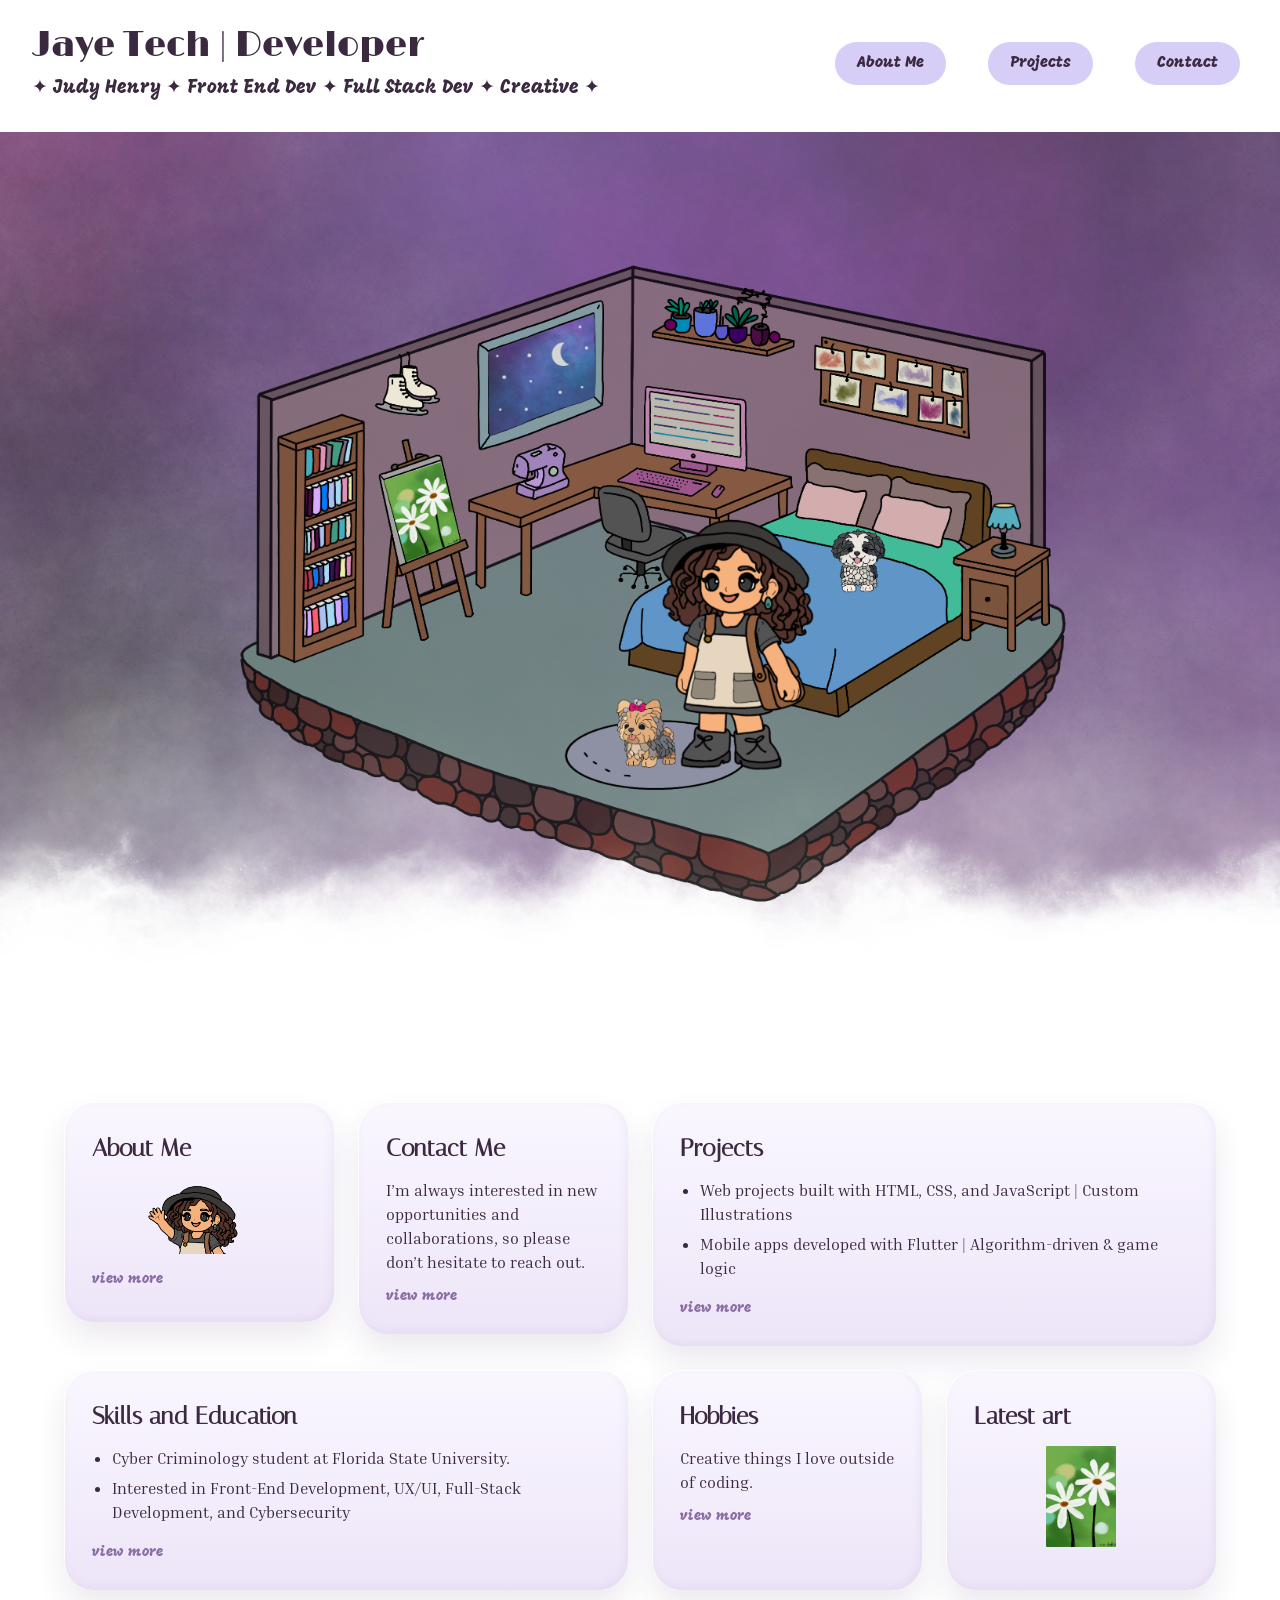
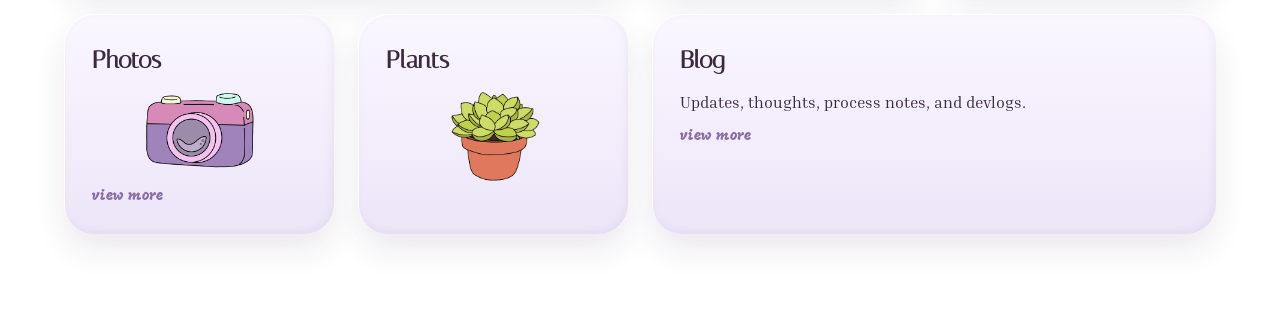
==== index.html @ 3fc35278 "Initial commit - jayetech.dev portfolio site" ====
<!DOCTYPE html>
<html lang="en">

<head>
    <!-- char encoding -->
    <meta charset="UTF-8">

    <!--scaling  - responsive-->
    <meta name="viewport" content="width=device-width, initial-scale=1.0">

    <!--title -->
    <title>Jaye's Website</title>

    <!-- image in browser = favicon ... see if you can fix or change -->
    <link rel="icon" type="image/png" href="assets/images/jaye1.png">

 

    <!-- google fonts-->
    <link rel="preconnect" href="https://fonts.googleapis.com">
    <link rel="preconnect" href="https://fonts.gstatic.com" crossorigin>
    <link href="https://fonts.googleapis.com/css2?family=Limelight&display=swap" rel="stylesheet">
    <link href="https://fonts.googleapis.com/css2?family=Cherry Bomb One&display=swap" rel="stylesheet">
    <link href="https://fonts.googleapis.com/css2?family=Mogra&display=swap" rel="stylesheet">
    
    <link href="https://fonts.googleapis.com/css2?family=Italiana&display=swap" rel="stylesheet">
    <link href="https://fonts.googleapis.com/css2?family=Inria Serif&display=swap" rel="stylesheet">

   <!-- css -->
    <link rel="stylesheet" href="css/styles.css">
    

</head>


<body>
<!--header bar at the top (nav bar)-->
    <header class="header">
        <div>
            <div class="title-name">Jaye Tech | Developer</div>
            <div class="title-sub">✦ Judy Henry ✦ Front End Dev ✦ Full Stack Dev ✦ Creative ✦</div>
        </div>

    <nav class="main-nav">

        <div class="header-links">
        <button class="nav-btn" data-modal="about">About Me</button>
        <button class="nav-btn" data-modal="projects">Projects</button>
        <a href="https://www.linkedin.com/in/judyhenry/" target="_blank" title="Linkedin">Contact</a>
        </div>
    </nav>
    </header>

<!--room section-->
    <section class="hero">
        <img src="assets/images/nebula-bg.png" alt="nebula background" class="nebula-bg">
        

    <div class="room">

        <img src="assets/images/room.png" alt="Illustrated room" class="room-layer base-room">

        <img src="assets/images/day-window.png" alt="" class="room-layer window-day hidden" id="windowDay">
        <img src="assets/images/night-window.png" alt="" class="room-layer window-night" id="windowNight">

        <img src="assets/images/lamp-off.png" alt="" class="lamp-off hidden" id="lampOff">
        <div class="room-layer dark-overlay hidden" id="darkOverlay"></div>

        <!-- tech / projects -->
        <button class="hitbox computer-hitbox" id="computerBtn">
            <span class="hover-pill">Projects</span>
        </button>

        <!-- art -->
        <button class="hitbox easel-hitbox" id="easelBtn">
            <span class="hover-pill">Latest Art</span>
        </button>

        <img src="assets/images/art-cover.png" alt="painting" class="room-layer painting-art">

        <button class="hitbox photo-hitbox" id="photoBtn">
            <span class="hover-pill">Photos</span>
        </button>

        <!-- about -->
        <button class="hitbox char-hitbox" id="boardBtn">
            <span class="hover-pill">About Me</span>
            <span class="char-bubble" id="charBubble"></span>
        </button>
        

        <!--hobbies-->
        
        <button class="hitbox skating-hitbox" id="skateBtn">
            <span class="hover-pill">Skating</span>
        </button>
        <button class="hitbox books-hitbox" id="booksBtn">
            <span class="hover-pill">Skills & Education</span>
        </button>
        <button class="hitbox sew-hitbox" id="sewBtn">
            <span class="hover-pill">Sewing</span>
        </button>

        <!-- lamp toggle -->
        <button class="hitbox lamp-hitbox" id="lampBtn" aria-label="Toggle lamp"></button>

        <!-- window toggle -->
        <button class="hitbox window-hitbox" id="windowBtn" aria-label="Toggle window"></button>

        <!-- easter eggs -->
        <button class="hitbox tori-hitbox easter-egg" id="toriBtn" aria-label="woof">
            <span class="dog-bubble" id="toriBubble"></span>
        </button>

        <button class="hitbox mimi-hitbox easter-egg" id="mimiBtn" aria-label="woof, im mimi">
            <span class="dog-bubble" id="mimiBubble"></span>
        </button>
        <button class="hitbox plant-hitbox easter-egg" id="plantBtn" aria-label="plantssss"></button>
        

    </div>




    </section>

    <!--body cards-->
    <section class="cards-section" id="explore">
    <div class="cards-grid">

        <article class="info-card card-tall tile-button" data-modal="about">
            <div class="card-inner">
                <h2>About Me</h2>
                <p>
                    <img src="assets/images/jaye.png" class="about-photo">
                    <span class="tile-hint">view more</span>
                </p>
            </div>
        </article>

        <article class="info-card card-small tile-button" data-modal="contact">
            <div class="card-inner">
                <h2>Contact Me</h2>
                <p>I’m always interested in new opportunities and collaborations, so please don’t hesitate to reach out.</p>
                <span class="tile-hint">view more</span>
                
            </div>
        </article>

        

        <article class="info-card card-feature tile-button" data-modal="projects">
            <div class="card-inner">
                <h2>Projects</h2>
                <ul>
                    <li>Web projects built with HTML, CSS, and JavaScript | Custom Illustrations</li>
                    <li>Mobile apps developed with Flutter | Algorithm-driven & game logic</li>
                    
                </ul>

                <span class="tile-hint">view more</span>
            </div>
        </article>

        <article class="info-card card-feature tile-button" data-modal="skills">
            <div class="card-inner">
                <h2>Skills and Education</h2>
                <ul>
                <li>Cyber Criminology student at Florida State University. </li>  
                <li>Interested in Front-End Development, UX/UI, Full-Stack Development, and Cybersecurity</li>
                </ul>
                <span class="tile-hint">view more</span>
            </div>
        </article>

        <article class="info-card card-small tile-button" data-modal="hobbies">
            <div class="card-inner">
                <h2>Hobbies</h2>
                <p>Creative things I love outside of coding.</p>
                <span class="tile-hint">view more</span>
            </div>
        </article>

        <article class="info-card card-small tile-button" data-modal="art">
            <div class="card-inner">
                <h2>Latest art</h2>
                <p>
                    <img src="assets/images/photos/art1.png" class="latest-photo">
                </p>
            </div>
        </article>

        <article class="info-card card-small tile-button" data-modal="photos">
            <div class="card-inner">
                <h2>Photos</h2>
                <img src="assets/images/art-cam.png" class="photo-photo">
                <span class="tile-hint">view more</span>
            </div>
        </article>

        <article class="info-card card-small tile-button" data-modal="plants">
            <div class="card-inner">
                <h2>Plants</h2>
                <!--<p>My green little corner</p>-->
                <img src="assets/images/art-plant.png" class="plant-photo">
                <!--<span class="tile-hint">view more</span>-->
            </div>
        </article>

        

        <article class="info-card card-feature tile-button" data-modal="blog">
            <div class="card-inner">
                <h2>Blog</h2>
                <p>Updates, thoughts, process notes, and devlogs.</p>
                <span class="tile-hint">view more</span>
            </div>
        </article>
        

    </div>
</section>


<div class="modal-overlay hidden" id="mainModal">
    <div class="modal-box">
        <button class="modal-close" id="closeModalBtn" aria-label="Close popup">×</button>

        <h2 id="modalTitle"></h2>
        <div id="modalContent"></div>
    </div>
</div>






<script>
const windowBtn = document.getElementById("windowBtn");
const windowDay = document.getElementById("windowDay");
const windowNight = document.getElementById("windowNight");

windowBtn.addEventListener("click", () => {
    windowDay.classList.toggle("hidden");
    windowNight.classList.toggle("hidden");
});

const lampBtn = document.getElementById("lampBtn");
const lampOff = document.getElementById("lampOff");
const darkOverlay = document.getElementById("darkOverlay");
const charBubble = document.getElementById("charBubble");

let lightIndex = 0;
lampBtn.addEventListener("click", () => {

    lampOff.classList.toggle("hidden");
    darkOverlay.classList.toggle("hidden");

    if (!darkOverlay.classList.contains("hidden"))
    {
        charBubble.textContent = lightMessages[lightIndex];
        charBubble.classList.add("show");

        clearTimeout(charBubble.hideTimer);

        charBubble.hideTimer = setTimeout(() => {
            charBubble.classList.remove("show");
        }, 2000);

        lightIndex = (lightIndex + 1) % lightMessages.length;
    }

});

const toriBtn = document.getElementById("toriBtn");
const mimiBtn = document.getElementById("mimiBtn");
const toriBubble = document.getElementById("toriBubble");
const mimiBubble = document.getElementById("mimiBubble");

const toriMessages = [
    "woof! i'm tori ✦",
    "hi friend! ♡",
    "i just turned one",
    "professional sock thief",
    "zoomies incoming",
    "grrrrrr",
    "im the princess of this house",




];

const mimiMessages = [
    "woof! i'm mimi ✦",
    "hello there ♡",
    "im the oldest",
    "grrrrrrr",
    "im 3 years old",
    "dont tell tori, but i'm the favorite",
    "i am a couch potato",
    "i've been rescued for a year now",




];

let toriIndex = 0;
let mimiIndex = 0;

function showBubble(bubble, messages, index)
{
    bubble.textContent = messages[index];
    bubble.classList.add("show");

    clearTimeout(bubble.hideTimer);

    bubble.hideTimer = setTimeout(() => {
        bubble.classList.remove("show");
    }, 1800);
}

toriBtn.addEventListener("click", () => {
    showBubble(toriBubble, toriMessages, toriIndex);
    toriIndex = (toriIndex + 1) % toriMessages.length;
});

mimiBtn.addEventListener("click", () => {
    showBubble(mimiBubble, mimiMessages, mimiIndex);
    mimiIndex = (mimiIndex + 1) % mimiMessages.length;
});


const lightMessages = [
"who turned off the lights?",
"hey! i was working!",
"it's dark in here…",
];




const expandableCards = document.querySelectorAll(".is-expandable");

expandableCards.forEach((card) =>
{
    const toggle = card.querySelector(".card-toggle");

    if (toggle)
    {
        toggle.addEventListener("click", () =>
        {
            card.classList.toggle("expanded");

            const isExpanded = card.classList.contains("expanded");
            toggle.setAttribute("aria-expanded", isExpanded ? "true" : "false");
        });
    }
});

</script>

<script src="js/script.js"></script>

</body>

</html>
---- css/styles.css ----
html
{
    scroll-behavior: smooth;
}

body
{
    margin: 0;
    background: rgb(255, 255, 255);
    

}

.header
{
    position: relative;
    display: flex;
    justify-content: space-between;
    align-items: flex-start;
    flex-wrap: wrap;
    gap: 16px;
    padding: 24px 32px;
    background: rgba(255, 255, 255, 0.885);
    backdrop-filter: blur(8px);
    z-index: 100;
    /*background: rgb(145, 100, 142);*/
    
    

  
}


.title-name
{
    font-size: 2.2rem;
    font-family: 'Limelight', serif;
    Color: rgb(59, 41, 64);
    
    
    
}

.title-sub
{
    font-size: 1.2rem;
    font-family: 'Mogra', serif;
    Color: rgb(59,41,64);
    padding: 8px 0px;
    
    
    
    
}

.header-links
{
    display: flex;
    flex-direction: row;
    gap: 42px;
    padding: 18px 8px;
    font-family: 'Mogra', serif;
    
}

.main-nav a
{
    text-decoration: none;
    color: rgb(59,41,64);
    font-family: "Mogra", serif;
    background: rgb(215, 206, 248);
    padding: 12px 22px;
    border-radius: 999px;
    transition: all 0.2s ease;
}

.main-nav a:hover
{
    background: rgb(191, 132, 187);
    transform: translateY(-2px);
    box-shadow: 0 0 8px rgba(74, 51, 72, 0.4);
}

.main-nav a:active
{
    transform: translateY(1px);
}

.hero
{
    position: relative;
    min-height: 100vh;
    display: flex;
    justify-content: center;
    align-items: center;
    overflow: hidden;
}

.nebula-bg
{
    position: absolute;
    top: 0;
    left: 50%;
    transform: translateX(-50%);
    height: fit-content;
    max-width: none;
    z-index: 1;
}

.room
{
    position: relative;
    z-index: 4;
    width: min(1400px, 90vw);
}




.room-layer
{
    position: absolute;
    top: 0;
    left: 0;
    width: 100%;
    display: block;
    pointer-events: none;
}

.base-room
{
    position: relative;
    z-index: 1;
    width: 100%;
    display: block;
}

.window-day,
.window-night
{
    position: absolute;
    left: 7.8%;
    top: 6%;
    width: 84.0%;
    height: 87.9%;
    z-index: 3;
    pointer-events: none;
    transform: rotate(-.3deg);
}
.lamp-off
{
    position: absolute;
    left: 3.5%;
    top: 5.8%;
    width: 88%;
    height: 88%;
    z-index: 4;
    pointer-events: none;
    /*border: 2px solid red;*/
    /*background: rgba(255, 0, 0, 0.15);*/
}
.dark-overlay
{
    position: absolute;
    inset: 0;
    background: rgba(22, 15, 45, 0.35);
    z-index: 3;
    pointer-events: none;
}



.window-day,
.window-night,
.lamp-off,
.dark-overlay
{
    transition: opacity 0.3s ease;
}
.painting-art
{
    position: absolute;
    left: 7.8%;
    top: 6.7%;
    width: 84.2%;
    height: 86%;
    z-index: 2;
    pointer-events: none;
}


/*BOXESSSSSS*/
.hitbox
{
    position: absolute;
    z-index: 5;
    background: rgba(113, 28, 28, 0);
    border: 2px solid rgba(255, 254, 254, 0);
    padding: 0;
    cursor: pointer;
}

.computer-hitbox
{
    left: 48%;
    top: 24%;
    width: 12%;
    height: 14%;
}

.easel-hitbox
{
    left: 28%;
    top: 32%;
    width: 8%;
    height: 24%;
}
.photo-hitbox
{
    left: 64%;
    top: 18%;
    width: 16%;
    height: 12%;
    transform: rotate(12deg);
}

.char-hitbox
{
    left: 52.8%;
    top: 41%;
    width: 12%;
    height: 34%;
}
.skating-hitbox
{
    left: 27%;
    top: 20%;
    width: 6%;
    height: 8%;
}
.books-hitbox
{
    left: 18%;
    top: 28%;
    width: 8%;
    height: 32%;
}
.sew-hitbox
{
    left: 38%;
    top: 31%;
    width: 6%;
    height: 8%;
}

.lamp-hitbox
{
    left: 79.6%;
    top: 39%;
    width: 4%;
    height: 9%;
}

.window-hitbox
{
    left: 35%;
    top: 16%;
    width: 13%;
    height: 12%;
    transform: rotate(-16deg);
    
}

.tori-hitbox
{
    left: 47%;
    top: 65%;
    width: 5%;
    height: 10%;
}
.mimi-hitbox
{
    left: 66%;
    top: 42%;
    width: 6%;
    height: 10%;
}

.plant-hitbox
{
    left: 50%;
    top: 10%;
    width: 14%;
    height: 10%;
}






/*pill shape - hover*/
.hover-pill
{
    position: absolute;
    left: 50%;
    top: -18px;
    transform: translateX(-50%) translateY(6px);
    opacity: 0;

    background: rgb(232, 218, 248);
    color: rgb(59, 41, 64);
    border-radius: 999px;
    padding: 10px 18px;
    font-family: "Mogra", serif;
    font-size: 1rem;
    white-space: nowrap;

    box-shadow: 0 6px 16px rgba(67, 17, 129, 0.18);
    transition: opacity 0.2s ease, transform 0.2s ease;
    pointer-events: none;
}

.hitbox:hover .hover-pill,
.hitbox:focus-visible .hover-pill
{
    opacity: 1;
    transform: translateX(-50%) translateY(0);
}


/*photos*/
.photo-slider
{
    display: flex;
    flex-direction: column;
    gap: 16px;
    margin-top: 16px;
}

.photo-slider img
{
    width: 50%;
    max-width: 400px;
    height: auto;
    border-radius: 18px;
    display: block;
    margin: 0 auto;
}

/*art slider*/
.art-slider
{
    display: flex;
    flex-direction: column;
    gap: 16px;
    margin-top: 16px;
}

.art-slider img
{
    width: 50%;
    max-width: 400px;
    height: auto;
    border-radius: 18px;
    display: block;
    margin: 0 auto;
}

/* speech bubbles*/
.dog-bubble
{
    position: absolute;
    left: 50%;
    bottom: 110%;
    transform: translateX(-50%) translateY(8px);
    opacity: 0;

    background: rgb(255, 245, 252);
    color: rgb(59, 41, 64);
    border-radius: 18px;
    padding: 10px 14px;
    font-family: "Mogra", serif;
    font-size: 0.95rem;
    white-space: nowrap;

    box-shadow: 0 6px 16px rgba(67, 17, 129, 0.18);
    transition: opacity 0.25s ease, transform 0.25s ease;
    pointer-events: none;
}

/* tiny bubble tail */
.dog-bubble::after
{
    content: "";
    position: absolute;
    left: 50%;
    top: 100%;
    transform: translateX(-50%);
    width: 0;
    height: 0;
    border-left: 8px solid transparent;
    border-right: 8px solid transparent;
    border-top: 10px solid rgb(255, 245, 252);
}

.dog-bubble.show
{
    opacity: 1;
    transform: translateX(-50%) translateY(0);
}

.char-bubble
{
    position: absolute;
    left: 50%;
    bottom: 110%;
    transform: translateX(-50%) translateY(8px);
    opacity: 0;

    background: rgb(255, 245, 252);
    color: rgb(59, 41, 64);
    border-radius: 18px;
    padding: 10px 16px;

    font-family: "Mogra", serif;
    font-size: 0.95rem;
    white-space: nowrap;

    box-shadow: 0 6px 16px rgba(67, 17, 129, 0.18);

    transition: opacity 0.25s ease, transform 0.25s ease;
    pointer-events: none;
}

.char-bubble.show
{
    opacity: 1;
    transform: translateX(-50%) translateY(0);
}

.char-bubble::after
{
    content: "";
    position: absolute;
    left: 50%;
    top: 100%;
    transform: translateX(-50%);
    border-left: 8px solid transparent;
    border-right: 8px solid transparent;
    border-top: 10px solid rgb(255, 245, 252);
}


/*body card styling*/
.cards-section
{
    background: white;
    padding: 70px 5vw 100px;
}

.cards-grid
{
    display: grid;
    grid-template-columns: repeat(12, 1fr);
    gap: 24px;
    align-items: start;
}

.info-card
{
    position: relative;
    border-radius: 30px;
    background: linear-gradient(180deg, rgb(250, 247, 255), rgb(237, 229, 248));
    box-shadow:
        0 16px 30px rgba(72, 43, 92, 0.10),
        inset 1px 1px 0 rgba(255, 255, 255, 0.9),
        inset -2px -2px 8px rgba(120, 87, 149, 0.08);
    overflow: hidden;
    transition: transform 0.25s ease, box-shadow 0.25s ease;
}

.info-card:hover
{
    transform: translateY(-4px);
    box-shadow:
        0 20px 36px rgba(72, 43, 92, 0.15),
        inset 1px 1px 0 rgba(255, 255, 255, 0.95),
        inset -2px -2px 10px rgba(120, 87, 149, 0.10);
}

.card-inner
{
    padding: 28px;
}

.info-card h2,
.info-card h3
{
    margin: 0 0 12px;
    font-family: "Italiana", serif;
    color: rgb(59, 41, 64);
    line-height: 1.5;
    
}

.info-card p,
.info-card a,
.info-card li,
.info-card ul
{
    font-family: "Inria Serif", serif;
    color: rgb(59, 41, 64);
    line-height: 1.5;
}

.info-card p,
.info-card a
{
    margin: 0;
    text-decoration: none;
}

.info-card ul
{
    margin: 0;
    padding-left: 20px;
}

.info-card li
{
    margin-bottom: 6px;
}

.card-small
{
    grid-column: span 3;
    min-height: 220px;

}

.card-wide
{
    grid-column: span 6;
    min-height: 220px;
}

.card-tall
{
    grid-column: span 3;
    min-height: 220px;
}

.card-feature
{
    grid-column: span 6;
    min-height: 220px;
}


/*expanding*/
.card-toggle
{
    all: unset;
    display: block;
    width: 100%;
    height: 100%;
    cursor: pointer;
}

.card-expand
{
    max-height: 0;
    overflow: hidden;
    transition: max-height 0.35s ease;
    border-top: 1px solid rgba(120, 87, 149, 0.15);
}

.card-expand-inner
{
    padding: 24px 28px 28px;
}

.info-card.expanded .card-expand
{
    max-height: 500px;
}



@media (max-width: 900px)
{
    .card-small,
    .card-wide,
    .card-tall,
    .card-feature
    {
        grid-column: span 12;
        min-height: auto;
    }
}




.modal-overlay
{
    position: fixed;
    inset: 0;
    background: rgba(20, 15, 35, 0.45);
    display: flex;
    justify-content: center;
    align-items: center;
    z-index: 2000;
    transition: opacity 0.25s ease;
}

.modal-box
{
    position: relative;
    width: min(820px, 88vw);
    max-height: 80vh;
    overflow-y: auto;
    background: white;
    border-radius: 28px;
    padding: 32px;
    box-shadow: 0 20px 50px rgba(0,0,0,0.18);
}

.modal-close
{
    position: absolute;
    top: 16px;
    right: 16px;
    width: 42px;
    height: 42px;
    border: none;
    border-radius: 50%;
    background: rgb(232, 218, 248);
    color: rgb(59, 41, 64);
    font-size: 1.5rem;
    cursor: pointer;
}

.modal-box h2
{
    margin: 0 0 16px;
    font-family: "Italiana", serif;
    color: rgb(59, 41, 64);
}

.modal-box p,
.modal-box li,
.modal-box a
{
    font-family: "Inria Serif", serif;
    color: rgb(59, 41, 64);
    line-height: 1.6;
}

.modal-box ul
{
    margin: 0 0 16px 20px;
}

.tile-button
{
    cursor: pointer;
}

.hidden
{
    opacity: 0;
    pointer-events: none;
}

.nav-btn
{
    text-decoration: none;
    color: rgb(59,41,64);
    font-family: "Mogra", serif;
    background: rgb(215, 206, 248);
    padding: 12px 22px;
    border-radius: 999px;
    transition: all 0.2s ease;
    border: none;
    cursor: pointer;
    font-size: 1rem;
}

.nav-btn:hover
{
    background: rgb(191, 132, 187);
    transform: translateY(-2px);
    box-shadow: 0 0 8px rgba(74, 51, 72, 0.4);
}

.nav-btn:active
{
    transform: translateY(1px);
}


.about-photo
{
    width: 80%;
    max-width: 420px;
    height: auto;
    border-radius: 1px;
    display: block;
    margin: 1px auto;
}

.latest-photo
{
    width: 100%;
    max-width: 70px;
    height: auto;
    border-radius: 1px;
    display: block;
    margin: 1px auto;
}
.photo-photo
{
    width: 100%;
    max-width: 120px;
    height: auto;
    border-radius: 1px;
    display: block;
    margin: 1px auto;
}
.plant-photo
{
    width: 100%;
    max-width: 100px;
    height: auto;
    border-radius: 1px;
    display: block;
    margin: 1px auto;
}

.skills-layout
{
display: grid;
grid-template-columns: 1fr 1fr;
gap: 40px;
margin-top: 10px;
}

.skills-columns
{
column-count: 2;
column-gap: 30px;
margin-top: 4px;
}

.skills-block
{
break-inside: avoid;
-webkit-column-break-inside: avoid;
margin-bottom: 22px;
}

.skill-tags
{
display: flex;
flex-wrap: wrap;
gap: 4px;
padding: 0;
}

.skill-tags li
{
list-style: none;
background: rgb(232,218,248);
padding: 6px 12px;
border-radius: 999px;
font-size: 0.9rem;
}






.tile-button:hover
{
    box-shadow:
        0 22px 38px rgba(72, 43, 92, 0.16),
        inset 1px 1px 0 rgba(255, 255, 255, 0.95),
        inset -2px -2px 10px rgba(120, 87, 149, 0.10);
}

.tile-button:active
{
    transform: scale(0.99);
}




.tile-button
{
    cursor: pointer;
}

.tile-button .card-inner
{
    position: relative;
}


.tile-hint
{
    display: inline-block;
    margin-top: 14px;
    font-family: "Mogra", serif;
    font-size: 0.9rem;
    color: rgb(120, 87, 149);
    opacity: 0.85;
}


.plant-scene
{
    position: relative;
    width: 100%;
    max-width: 420px;
    margin: 20px auto 0;
    min-height: 360px;
}

.plant-img
{
    position: absolute;
    left: 50%;
    bottom: 40px;
    transform: translateX(-50%);
    width: 220px;
    height: auto;
    transition: opacity 0.6s ease, transform 0.6s ease;
}

.plant-small
{
    z-index: 2;
    opacity: 1;
}

.plant-grown
{
    z-index: 2;
    opacity: 1;
}

.hidden-plant
{
    opacity: 0;
    transform: translateX(-50%) scale(0.92);
    pointer-events: none;
}

.water-can
{
    position: absolute;
    right: -5px;
    top: 1px;
    width: 220px;
    height: auto;
    opacity: 0;
    transform: translateY(-30px) rotate(-12deg);
    transition: transform 0.8s ease, opacity 0.4s ease;
    pointer-events: none;
    z-index: 3;
}

.water-can.show
{
    opacity: 1;
}

.water-can.pour
{
    transform: translate(-82px, 20px) rotate(-35deg);
}

.plant-water-btn
{
    position: absolute;
    left: 50%;
    bottom: 0;
    transform: translateX(-50%);
    border: none;
    border-radius: 999px;
    padding: 10px 18px;
    background: rgb(232,218,248);
    color: rgb(59,41,64);
    font-family: "Mogra", serif;
    cursor: pointer;
}


/*fade in for the tiles*/
.info-card
{
    position: relative;
    border-radius: 30px;
    background: linear-gradient(180deg, rgb(250, 247, 255), rgb(237, 229, 248));
    box-shadow:
        0 16px 30px rgba(72, 43, 92, 0.10),
        inset 1px 1px 0 rgba(255, 255, 255, 0.9),
        inset -2px -2px 8px rgba(120, 87, 149, 0.08);
    overflow: hidden;
    transition: transform 0.25s ease, box-shadow 0.25s ease;
    animation: cardFloat 4.2s ease-in-out infinite;
}

@keyframes cardFloat
{
    0% { transform: translateY(0px); }
    50% { transform: translateY(-5px); }
    100% { transform: translateY(0px); }
}

.info-card:nth-child(1) { animation-delay: 0s; }
.info-card:nth-child(2) { animation-delay: 0.4s; }
.info-card:nth-child(3) { animation-delay: 0.8s; }
.info-card:nth-child(4) { animation-delay: 0s; }
.info-card:nth-child(5) { animation-delay: 0.4s; }
.info-card:nth-child(6) { animation-delay: 0.8s; }
.info-card:nth-child(7) { animation-delay: 0s; }
.info-card:nth-child(8) { animation-delay: 0.4s; }
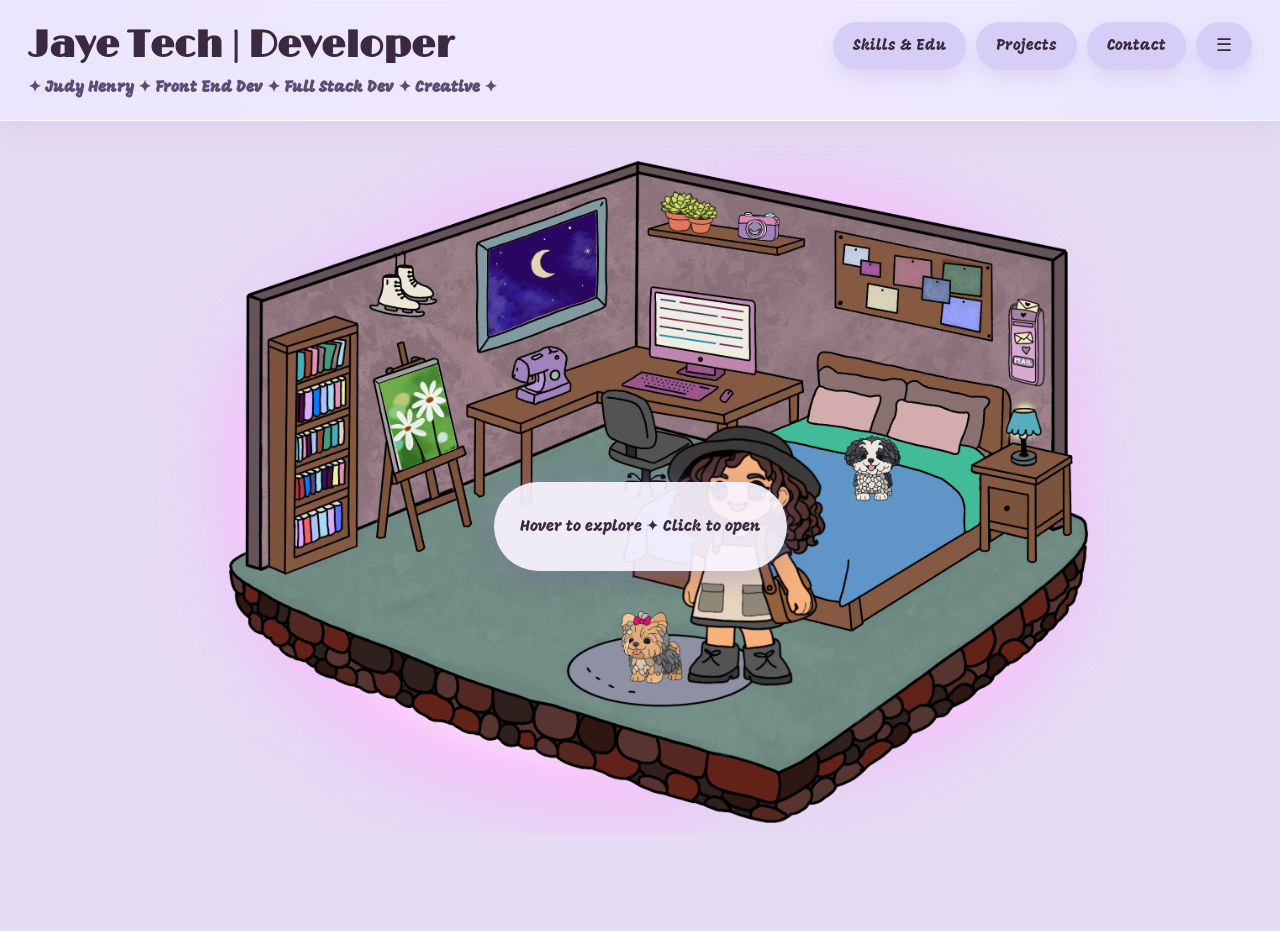
==== commit e332acee: "Restructure portfolio site, add light/dark mode, and improve layout" ====
--- a/index.html
+++ b/index.html
@@ -1,370 +1,656 @@
 <!DOCTYPE html>
 <html lang="en">
-
 <head>
-    <!-- char encoding -->
     <meta charset="UTF-8">
-
-    <!--scaling  - responsive-->
     <meta name="viewport" content="width=device-width, initial-scale=1.0">
-
-    <!--title -->
     <title>Jaye's Website</title>
 
-    <!-- image in browser = favicon ... see if you can fix or change -->
-    <link rel="icon" type="image/png" href="assets/images/jaye1.png">
-
- 
-
-    <!-- google fonts-->
+    <link rel="icon" type="image/png" href="photos/jaye-icon.png">
+
     <link rel="preconnect" href="https://fonts.googleapis.com">
     <link rel="preconnect" href="https://fonts.gstatic.com" crossorigin>
     <link href="https://fonts.googleapis.com/css2?family=Limelight&display=swap" rel="stylesheet">
-    <link href="https://fonts.googleapis.com/css2?family=Cherry Bomb One&display=swap" rel="stylesheet">
     <link href="https://fonts.googleapis.com/css2?family=Mogra&display=swap" rel="stylesheet">
-    
     <link href="https://fonts.googleapis.com/css2?family=Italiana&display=swap" rel="stylesheet">
-    <link href="https://fonts.googleapis.com/css2?family=Inria Serif&display=swap" rel="stylesheet">
-
-   <!-- css -->
-    <link rel="stylesheet" href="css/styles.css">
-    
-
+    <link href="https://fonts.googleapis.com/css2?family=Inria+Serif&display=swap" rel="stylesheet">
+
+    <link rel="stylesheet" href="stylesheet.css">
 </head>
 
-
-<body>
-<!--header bar at the top (nav bar)-->
-    <header class="header">
-        <div>
-            <div class="title-name">Jaye Tech | Developer</div>
-            <div class="title-sub">✦ Judy Henry ✦ Front End Dev ✦ Full Stack Dev ✦ Creative ✦</div>
-        </div>
-
-    <nav class="main-nav">
-
-        <div class="header-links">
-        <button class="nav-btn" data-modal="about">About Me</button>
-        <button class="nav-btn" data-modal="projects">Projects</button>
-        <a href="https://www.linkedin.com/in/judyhenry/" target="_blank" title="Linkedin">Contact</a>
-        </div>
-    </nav>
-    </header>
-
-<!--room section-->
-    <section class="hero">
-        <img src="assets/images/nebula-bg.png" alt="nebula background" class="nebula-bg">
-        
-
-    <div class="room">
-
-        <img src="assets/images/room.png" alt="Illustrated room" class="room-layer base-room">
-
-        <img src="assets/images/day-window.png" alt="" class="room-layer window-day hidden" id="windowDay">
-        <img src="assets/images/night-window.png" alt="" class="room-layer window-night" id="windowNight">
-
-        <img src="assets/images/lamp-off.png" alt="" class="lamp-off hidden" id="lampOff">
-        <div class="room-layer dark-overlay hidden" id="darkOverlay"></div>
-
-        <!-- tech / projects -->
-        <button class="hitbox computer-hitbox" id="computerBtn">
-            <span class="hover-pill">Projects</span>
-        </button>
-
-        <!-- art -->
-        <button class="hitbox easel-hitbox" id="easelBtn">
-            <span class="hover-pill">Latest Art</span>
-        </button>
-
-        <img src="assets/images/art-cover.png" alt="painting" class="room-layer painting-art">
-
-        <button class="hitbox photo-hitbox" id="photoBtn">
-            <span class="hover-pill">Photos</span>
-        </button>
-
-        <!-- about -->
-        <button class="hitbox char-hitbox" id="boardBtn">
-            <span class="hover-pill">About Me</span>
-            <span class="char-bubble" id="charBubble"></span>
-        </button>
-        
-
-        <!--hobbies-->
-        
-        <button class="hitbox skating-hitbox" id="skateBtn">
-            <span class="hover-pill">Skating</span>
-        </button>
-        <button class="hitbox books-hitbox" id="booksBtn">
-            <span class="hover-pill">Skills & Education</span>
-        </button>
-        <button class="hitbox sew-hitbox" id="sewBtn">
-            <span class="hover-pill">Sewing</span>
-        </button>
-
-        <!-- lamp toggle -->
-        <button class="hitbox lamp-hitbox" id="lampBtn" aria-label="Toggle lamp"></button>
-
-        <!-- window toggle -->
-        <button class="hitbox window-hitbox" id="windowBtn" aria-label="Toggle window"></button>
-
-        <!-- easter eggs -->
-        <button class="hitbox tori-hitbox easter-egg" id="toriBtn" aria-label="woof">
-            <span class="dog-bubble" id="toriBubble"></span>
-        </button>
-
-        <button class="hitbox mimi-hitbox easter-egg" id="mimiBtn" aria-label="woof, im mimi">
-            <span class="dog-bubble" id="mimiBubble"></span>
-        </button>
-        <button class="hitbox plant-hitbox easter-egg" id="plantBtn" aria-label="plantssss"></button>
-        
-
-    </div>
-
-
-
-
-    </section>
-
-    <!--body cards-->
-    <section class="cards-section" id="explore">
-    <div class="cards-grid">
-
-        <article class="info-card card-tall tile-button" data-modal="about">
-            <div class="card-inner">
-                <h2>About Me</h2>
-                <p>
-                    <img src="assets/images/jaye.png" class="about-photo">
-                    <span class="tile-hint">view more</span>
-                </p>
-            </div>
-        </article>
-
-        <article class="info-card card-small tile-button" data-modal="contact">
-            <div class="card-inner">
-                <h2>Contact Me</h2>
+<body class="theme-light">
+    <div class="container">
+        <header class="site-header">
+            <div class="header-left">
+                <h1 class="title-name">Jaye Tech | Developer</h1>
+                <h2 class="title-sub">✦ Judy Henry ✦ Front End Dev ✦ Full Stack Dev ✦ Creative ✦</h2>
+            </div>
+
+            <div class="header-right">
+                <button class="nav-btn" data-modal="skills">Skills & Edu</button>
+                <button class="nav-btn" data-modal="projects">Projects</button>
+                <button class="nav-btn" data-modal="contact">Contact</button>
+                <button class="nav-btn menu-btn" id="openMenu" aria-label="Open menu">☰</button>
+            </div>
+        </header>
+
+        <main class="main-area">
+            <div class="interactive-guide" id="interactiveGuide">
+                <div class="interactive-guide-box" id="interactiveGuideBox">
+                    <p id="guideText">Hover to explore ✦ Click to open</p>
+                </div>
+            </div>
+
+            <!-- interactivew view -->
+            <section class="view-panel room-view active-view-panel" id="roomView">
+                
+    <div class="room-shell">
+    <img src="photos/background.png" alt="" class="room-layer nebula-bg">
+
+    <div class="room-stage">
+        <img src="photos/room.png" alt="Illustrated room" class="room-art">
+
+        <img src="photos/day-window.png" alt="" class="room-overlay window-day hidden" id="windowDay">
+        <img src="photos/night-window.png" alt="" class="room-overlay window-night" id="windowNight">
+
+        <img src="photos/lamp-off.png" alt="" class="room-overlay lamp-off hidden" id="lampOff">
+        <div class="room-overlay dark-overlay hidden" id="darkOverlay"></div>
+
+        <img src="photos/art-cover.png" alt="" class="room-overlay art-cover " id="room-art">
+        <div class="room-overlay dark-overlay hidden" id="darkOverlay"></div>
+
+        <img src="photos/phone.png" alt="" class="room-overlay room-phone" id="room-phone">
+
+
+        <div class="room-hitbox-area" id="roomHitboxArea"></div>
+    </div>
+
+    </div>
+</section>
+
+            <!-- tile view -->
+<section class="view-panel tile-view" id="tileView">
+    <div class="tiles-grid">
+        <article class="info-card tile-button card-third image-card" data-modal="about">
+            <div class="card-inner">
+                <h3>About Me</h3>
+
+                <div class="tile-cover-wrap">
+                    <div class="tile-cover-bubble">
+                        <img src="photos/jaye.png" alt="Jaye illustration" class="tile-cover tile-cover-character">
+                    </div>
+                </div>
+
+               
+            </div>
+        </article>
+
+        <article class="info-card tile-button card-third" data-modal="contact">
+            <div class="card-inner">
+                <h3>Contact Me</h3>
                 <p>I’m always interested in new opportunities and collaborations, so please don’t hesitate to reach out.</p>
                 <span class="tile-hint">view more</span>
-                
-            </div>
-        </article>
-
-        
-
-        <article class="info-card card-feature tile-button" data-modal="projects">
-            <div class="card-inner">
-                <h2>Projects</h2>
+            </div>
+        </article>
+
+        <article class="info-card tile-button card-two-thirds" data-modal="projects">
+            <div class="card-inner">
+                <h3>Projects</h3>
                 <ul>
-                    <li>Web projects built with HTML, CSS, and JavaScript | Custom Illustrations</li>
-                    <li>Mobile apps developed with Flutter | Algorithm-driven & game logic</li>
-                    
-                </ul>
-
-                <span class="tile-hint">view more</span>
-            </div>
-        </article>
-
-        <article class="info-card card-feature tile-button" data-modal="skills">
-            <div class="card-inner">
-                <h2>Skills and Education</h2>
-                <ul>
-                <li>Cyber Criminology student at Florida State University. </li>  
-                <li>Interested in Front-End Development, UX/UI, Full-Stack Development, and Cybersecurity</li>
+                    <li>Web projects built with HTML, CSS, and JavaScript | Custom illustrations</li>
+                    <li>Mobile apps developed with Flutter | Algorithm-driven &amp; game logic</li>
                 </ul>
                 <span class="tile-hint">view more</span>
             </div>
         </article>
 
-        <article class="info-card card-small tile-button" data-modal="hobbies">
-            <div class="card-inner">
-                <h2>Hobbies</h2>
+        <article class="info-card tile-button card-two-thirds" data-modal="skills">
+            <div class="card-inner">
+                <h3>Skills &amp; Education</h3>
+                <ul>
+                    <li>Cyber Criminology student at Florida State University</li>
+                    <li>Interested in Front-End Development, UX/UI, Full-Stack Development, and Cybersecurity</li>
+                </ul>
+                <span class="tile-hint">view more</span>
+            </div>
+        </article>
+
+        <article class="info-card tile-button card-third" data-modal="hobbies">
+            <div class="card-inner">
+                <h3>Hobbies</h3>
                 <p>Creative things I love outside of coding.</p>
                 <span class="tile-hint">view more</span>
             </div>
         </article>
 
-        <article class="info-card card-small tile-button" data-modal="art">
-            <div class="card-inner">
-                <h2>Latest art</h2>
-                <p>
-                    <img src="assets/images/photos/art1.png" class="latest-photo">
-                </p>
-            </div>
-        </article>
-
-        <article class="info-card card-small tile-button" data-modal="photos">
-            <div class="card-inner">
-                <h2>Photos</h2>
-                <img src="assets/images/art-cam.png" class="photo-photo">
-                <span class="tile-hint">view more</span>
-            </div>
-        </article>
-
-        <article class="info-card card-small tile-button" data-modal="plants">
-            <div class="card-inner">
-                <h2>Plants</h2>
-                <!--<p>My green little corner</p>-->
-                <img src="assets/images/art-plant.png" class="plant-photo">
-                <!--<span class="tile-hint">view more</span>-->
-            </div>
-        </article>
+        <article class="info-card tile-button card-third image-card" data-modal="art">
+            <div class="card-inner">
+                <h3>Latest Art</h3>
+
+                <div class="tile-cover-wrap">
+                    <div class="tile-cover-bubble tile-cover-bubble-art">
+                        <img src="photos/pictures/art1.png" alt="Latest art preview" class="tile-cover tile-cover-art">
+                    </div>
+                </div>
+
+                
+            </div>
+        </article>
+
+        <article class="info-card tile-button card-third image-card" data-modal="photos">
+            <div class="card-inner">
+                <h3>Photos</h3>
+
+                <div class="tile-cover-wrap">
+                    <div class="tile-cover-bubble">
+                        <img src="photos/art-cam.png" alt="Camera illustration" class="tile-cover">
+                    </div>
+                </div>
+
+                
+            </div>
+        </article>
+
+        <article class="info-card tile-button card-third image-card" data-modal="plants">
+            <div class="card-inner">
+                <h3>Plants</h3>
+
+                <div class="tile-cover-wrap">
+                    <div class="tile-cover-bubble">
+                        <img src="photos/art-plant.png" alt="Plant illustration" class="tile-cover">
+                    </div>
+                </div>
+
+                
+            </div>
+        </article>
+
+        <a href="workspace.html" class="info-card tile-button card-two-thirds">
+    <div class="card-inner">
+        <h3>Workspace</h3>
+        <p>Updates, thoughts, process notes, and devlogs.</p>
+        <span class="tile-hint">view more</span>
+    </div>
+</a>
 
         
-
-        <article class="info-card card-feature tile-button" data-modal="blog">
-            <div class="card-inner">
-                <h2>Blog</h2>
-                <p>Updates, thoughts, process notes, and devlogs.</p>
-                <span class="tile-hint">view more</span>
-            </div>
-        </article>
+    </div>
+</section>
+
+    <!-- menu -->
+    <div class="menu-overlay hidden" id="menuOverlay">
+        <aside class="side-menu">
+            <button class="close-btn" id="closeMenu" aria-label="Close menu">✕</button>
+
+            <div class="menu-profile">
+                <img src="photos/jaye.png" alt="Jaye profile photo" class="profile-pic">
+                <div class="profile-text">
+                    <h2>Jaye Tech</h2>
+                    <p>Hi, my name is Judy! I am a creative developer blending design and code.</p>
+                </div>
+            </div>
+
+            <div class="menu-controls">
+                <div class="control-group">
+                    <span class="control-label">Theme</span>
+                    <div class="toggle-bar">
+                        <button class="mini-toggle" id="lightModeBtn" type="button">☀️ Light</button>
+                        <button class="mini-toggle" id="darkModeBtn" type="button">🌙 Dark</button>
+                    </div>
+                </div>
+
+                <div class="control-group">
+                    <span class="control-label">View</span>
+                    <div class="toggle-bar">
+                        <button class="view-toggle active-toggle" id="roomViewBtn" type="button">✨ Interactive</button>
+                        <button class="view-toggle" id="tileViewBtn" type="button">▦ Tiles</button>
+                    </div>
+                    <p class="menu-help">If you would rather just read the content, switch to Tile View.</p>
+                </div>
+            </div>
+
+            <div class="toggle-row">
+                <span>Mute</span>
+                <button class="toggle-btn" id="muteToggle" type="button">🔊</button>
+            </div>
+        </aside>
+    </div>
+
+    <!-- modal -->
+    <div class="modal-overlay hidden" id="modalOverlay">
+        <div class="modal-box">
+            <button class="modal-close" id="modalClose" aria-label="Close popup">×</button>
+            <div id="modalContent"></div>
+        </div>
+    </div>
+
+    <!-- stored content of the blurbs -->
+    <div class="hidden-storage" id="modal-storage">
+        <section id="about-content">
+            <h2>About Me</h2>
+            <p>Hi, I’m Judy Henry, though I often go by Jaye in creative spaces.</p>
+            <p>I enjoy blending design, code, and interactive ideas into projects that feel personal and visually interesting.</p>
+        </section>
+
+        <section id="projects-content">
+    <h2>Projects</h2>
+
+    <div class="project-stack">
+        <article class="project-card">
+            <div class="project-top">
+                <div>
+                    <h3>Jayetech.dev</h3>
+                    <p class="project-sub">Personal Portfolio Website</p>
+                </div>
+                <span class="project-status status-live">Live</span>
+            </div>
+
+            <p>
+                My first full portfolio project built with HTML, CSS, and JavaScript. I designed and illustrated the visual assets myself, which made the process especially fun since it allowed me to combine art and development in one project.
+            </p>
+            <p>
+                This project helped me better understand how front-end technologies work together to create a functional and personalized website. There are more website updates coming!
+            </p>
+
+            <div class="project-pills">
+                <span class="project-pill">HTML</span>
+                <span class="project-pill">CSS</span>
+                <span class="project-pill">JavaScript</span>
+                <span class="project-pill">UI Design</span>
+                <span class="project-pill">Illustration</span>
+            </div>
+
+            <div class="project-progress-block">
+                <div class="project-progress-label">
+                    <span>Progress</span>
+                    <span>95%</span>
+                </div>
+                <div class="project-progress-bar">
+                    <div class="project-progress-fill" style="width: 95%;"></div>
+                </div>
+            </div>
+
+            <div class="project-links">
+                <a href="https://github.com/jayetech-dev/jayetech.dev" target="_blank" rel="noopener noreferrer" class="project-link-btn">GitHub</a>
+            </div>
+        </article>
+
+
+
+
+
+
+
+
+
+        <article class="project-card">
+            <div class="project-top">
+                <div>
+                    <h3>Dashboard Website</h3>
+                    <p class="project-sub">Student Dashboard Web App</p>
+                </div>
+                <span class="project-status status-progress">In progress</span>
+            </div>
+
+            <p>
+                The project includes creating RESTful APIs, handling user data, and designing an interactive frontend interface, using .NET and C#. 
+            </p>
+            <p>
+                Currently focusing on API development, data flow, and integrating frontend components with backend services.
+            </p>
+
+            <div class="project-pills">
+                <span class="project-pill">HTML</span>
+                <span class="project-pill">CSS</span>
+                <span class="project-pill">JavaScript</span>
+                <span class="project-pill">ASP.Net</span>
+                <span class="project-pill">C#</span>
+            </div>
+
+            <div class="project-progress-block">
+                <div class="project-progress-label">
+                    <span>Progress</span>
+                    <span>25%</span>
+                </div>
+                <div class="project-progress-bar">
+                    <div class="project-progress-fill" style="width: 25%;"></div>
+                </div>
+            </div>
+
+        </article>
+
+
+
+
+
+
+
+
+
+
+        <article class="project-card">
+            <div class="project-top">
+                <div>
+                    <h3>Graduation Website</h3>
+                    <p class="project-sub">An elegant photo gallery, featuring graduation photos.</p>
+                </div>
+                <span class="project-status status-progress">In Progress</span>
+            </div>
+
+            <p>
+                Designed and developed an interactive graduation photography website featuring a dynamic gallery experience.
+            </p>
+            <p>
+                The site allows users to explore curated photo collections with visual effects, including black-and-white to color transitions, immersive layouts, and responsive design.
+            </p>
+
+            <div class="project-pills">
+                <span class="project-pill">HTML</span>
+                <span class="project-pill">CSS</span>
+                <span class="project-pill">JavaScript</span>
+                <span class="project-pill">UI Design</span>
+                <span class="project-pill">Illustration</span>
+            </div>
+
+            <div class="project-progress-block">
+                <div class="project-progress-label">
+                    <span>Progress</span>
+                    <span>85%</span>
+                </div>
+                <div class="project-progress-bar">
+                    <div class="project-progress-fill" style="width: 85%;"></div>
+                </div>
+            </div>
+
+            
+        </article>
+
+
+
+
+
+
+
+
+        <article class="project-card">
+            <div class="project-top">
+                <div>
+                    <h3>GameStation</h3>
+                    <p class="project-sub">Flutter Game App</p>
+                </div>
+                <span class="project-status status-building">Built</span>
+            </div>
+
+            <p>
+                A Flutter app that includes Tic-Tac-Toe and Minesweeper. It helped me combine UI development with algorithmic thinking, including using Breadth-First Search and queues for Minesweeper logic.
+            </p>
+
+            <div class="project-pills">
+                <span class="project-pill">Flutter</span>
+                <span class="project-pill">Dart</span>
+                <span class="project-pill">BFS</span>
+                <span class="project-pill">Queues</span>
+                <span class="project-pill">Mobile UI</span>
+            </div>
+
+            <div class="project-progress-block">
+                <div class="project-progress-label">
+                    <span>Progress</span>
+                    <span>100%</span>
+                </div>
+                <div class="project-progress-bar">
+                    <div class="project-progress-fill" style="width: 100%;"></div>
+                </div>
+            </div>
+
+            <div class="project-links">
+                <a href="https://github.com/jayetech-dev/gamestation" target="_blank" rel="noopener noreferrer" class="project-link-btn">GitHub</a>
+            </div>
+        </article>
+
+        <article class="project-card project-card-soft">
+            <div class="project-top">
+                <div>
+                    <h3>In Progress</h3>
+                    <p class="project-sub">Current ideas and concepts</p>
+                </div>
+                <span class="project-status status-ideas">Concepts</span>
+            </div>
+
+            <div class="concept-list">
+                <div class="concept-item">
+                    <span class="concept-name">Typewriter writing prompt generator</span>
+                    <span class="concept-stage">Planning</span>
+                </div>
+
+                <div class="concept-item">
+                    <span class="concept-name">Virtual museum website</span>
+                    <span class="concept-stage">Research</span>
+                </div>
+
+                <div class="concept-item">
+                    <span class="concept-name">Bakery & children’s book UI concepts</span>
+                    <span class="concept-stage">Designing</span>
+                </div>
+
+                <div class="concept-item">
+                    <span class="concept-name">New Flutter app ideas</span>
+                    <span class="concept-stage">Brainstorming</span>
+                </div>
+            </div>
+        </article>
+    </div>
+</section>
+
+        <section id="skills-content">
+    <h2>Skills & Education</h2>
+
+    <div class="skills-columns">
+
+        <div class="skills-block">
+            <h4>Skills</h4>
+            <ul class="skill-tags">
+                <li>HTML</li>
+                <li>CSS</li>
+                <li>JavaScript</li>
+                <li>C++</li>
+                <li>Python</li>
+                <li>C#</li>
+                <li>Flutter / Dart</li>
+                <li>Java</li>
+                <li>Raspberry Pi</li>
+            </ul>
+        </div>
+
+        <div class="skills-block">
+            <h4>Areas of Focus</h4>
+            <ul class="skill-tags">
+                <li>Front End Development</li>
+                <li>UX/UI Design</li>
+                <li>Full Stack Development</li>
+                <li>Cyber Security</li>
+            </ul>
+        </div>
+
+        <div class="skills-block">
+            <h4>Computer Science</h4>
+            <ul>
+                <li>Introduction to Programming in UNIX</li>
+                <li>Data Structures & Algorithms I & II</li>
+                <li>Computer Organization I</li>
+                <li>Operating Systems</li>
+                <li>Full Application Developement in C#</li>
+                <li>Advanced Programming in Java</li>
+            </ul>
+        </div>
+
+        <div class="skills-block">
+            <h4>Cyber Security</h4>
+            <ul>
+                <li>Computer Security Fundamentals</li>
+                <li>Offensive Computer Security</li>
+                <li>Cybercrime Forensics</li>
+                <li>Computer & Network System Administration</li>
+            </ul>
+        </div>
+
+
+        <div class="skills-block">
+            <h4>Work Experience - Lab Assistant | Florida State University</h4>
+            <h5>2024 - Current</h5>
+            <ul>
+                <li>Provide technical support in a Computer Science lab</li>
+                <li>Assisting users with system access, troubleshooting, and general technical issues in a multi-environment setup (Windows/Linux)</li>
+                <li>Support the operation and maintenance of lab equipment</li>
+                <li>Direct users to appropriate resources or staff for additional support</li>
+                
+            </ul>
+        </div>
+
+        <div class="skills-block">
+            <h4>Criminal Justice</h4>
+            <ul>
+                <li>Criminal Justice</li>
+                <li>Criminology</li>
+                <li>Cybercrime Detection & Forensics</li>
+                <li>Criminal Justice Systems Responses to Cybercrime</li>
+                <li>Juvenile Justice</li>
+                <li>Victimology</li>
+                <li>White Collar Crime</li>
+                <li>Research Methods in Criminology</li>
+            </ul>
+        </div>
+
         
+        
+
+         
+
+        <div class="skills-block">
+            <h4>Math Background</h4>
+            <ul>
+                <li>Discrete Math I & II</li>
+                <li>Calculus I & II</li>
+                <li>Applied Statistics for Engineers</li>
+            </ul>
+        </div>
+
+         <div class="skills-block">
+            <h4>Activities</h4>
+            <ul>
+                <li>Association For Computing Machinery Chair – FSU Chapter</li>
+                <li>Fall & Spring Coding Competitions</li>
+                <li>Multiple Cybersecurity CTF Competitions</li>
+            </ul>
+        </div>
+        
+
+       
+
+       
 
     </div>
 </section>
 
-
-<div class="modal-overlay hidden" id="mainModal">
-    <div class="modal-box">
-        <button class="modal-close" id="closeModalBtn" aria-label="Close popup">×</button>
-
-        <h2 id="modalTitle"></h2>
-        <div id="modalContent"></div>
-    </div>
-</div>
-
-
-
-
-
-
-<script>
-const windowBtn = document.getElementById("windowBtn");
-const windowDay = document.getElementById("windowDay");
-const windowNight = document.getElementById("windowNight");
-
-windowBtn.addEventListener("click", () => {
-    windowDay.classList.toggle("hidden");
-    windowNight.classList.toggle("hidden");
-});
-
-const lampBtn = document.getElementById("lampBtn");
-const lampOff = document.getElementById("lampOff");
-const darkOverlay = document.getElementById("darkOverlay");
-const charBubble = document.getElementById("charBubble");
-
-let lightIndex = 0;
-lampBtn.addEventListener("click", () => {
-
-    lampOff.classList.toggle("hidden");
-    darkOverlay.classList.toggle("hidden");
-
-    if (!darkOverlay.classList.contains("hidden"))
-    {
-        charBubble.textContent = lightMessages[lightIndex];
-        charBubble.classList.add("show");
-
-        clearTimeout(charBubble.hideTimer);
-
-        charBubble.hideTimer = setTimeout(() => {
-            charBubble.classList.remove("show");
-        }, 2000);
-
-        lightIndex = (lightIndex + 1) % lightMessages.length;
-    }
-
-});
-
-const toriBtn = document.getElementById("toriBtn");
-const mimiBtn = document.getElementById("mimiBtn");
-const toriBubble = document.getElementById("toriBubble");
-const mimiBubble = document.getElementById("mimiBubble");
-
-const toriMessages = [
-    "woof! i'm tori ✦",
-    "hi friend! ♡",
-    "i just turned one",
-    "professional sock thief",
-    "zoomies incoming",
-    "grrrrrr",
-    "im the princess of this house",
-
-
-
-
-];
-
-const mimiMessages = [
-    "woof! i'm mimi ✦",
-    "hello there ♡",
-    "im the oldest",
-    "grrrrrrr",
-    "im 3 years old",
-    "dont tell tori, but i'm the favorite",
-    "i am a couch potato",
-    "i've been rescued for a year now",
-
-
-
-
-];
-
-let toriIndex = 0;
-let mimiIndex = 0;
-
-function showBubble(bubble, messages, index)
-{
-    bubble.textContent = messages[index];
-    bubble.classList.add("show");
-
-    clearTimeout(bubble.hideTimer);
-
-    bubble.hideTimer = setTimeout(() => {
-        bubble.classList.remove("show");
-    }, 1800);
-}
-
-toriBtn.addEventListener("click", () => {
-    showBubble(toriBubble, toriMessages, toriIndex);
-    toriIndex = (toriIndex + 1) % toriMessages.length;
-});
-
-mimiBtn.addEventListener("click", () => {
-    showBubble(mimiBubble, mimiMessages, mimiIndex);
-    mimiIndex = (mimiIndex + 1) % mimiMessages.length;
-});
-
-
-const lightMessages = [
-"who turned off the lights?",
-"hey! i was working!",
-"it's dark in here…",
-];
-
-
-
-
-const expandableCards = document.querySelectorAll(".is-expandable");
-
-expandableCards.forEach((card) =>
-{
-    const toggle = card.querySelector(".card-toggle");
-
-    if (toggle)
-    {
-        toggle.addEventListener("click", () =>
-        {
-            card.classList.toggle("expanded");
-
-            const isExpanded = card.classList.contains("expanded");
-            toggle.setAttribute("aria-expanded", isExpanded ? "true" : "false");
-        });
-    }
-});
-
-</script>
-
-<script src="js/script.js"></script>
-
+        <section id="contact-content">
+            <h2>Contact</h2>
+            <p>If you'd like to collaborate, feel free to reach out.</p>
+            <p><a href="https://www.linkedin.com/in/judyhenry/" target="_blank" rel="noopener noreferrer">LinkedIn</a></p>
+            <p><a href="https://github.com/Jayetech-dev/" target="_blank" rel="noopener noreferrer">GitHub</a></p>
+            <p><a href="mailto:judypat99@gmail.com">Email Me</a></p>
+        </section>
+
+        <section id="art-content">
+            <h2>Latest Art</h2>
+            <p class="art-intro">✦ A recent piece I’ve been working on ✦</p>
+
+        <div class="art-feature">
+        <img
+            src="photos/pictures/art1.png"
+            alt="Latest artwork"
+            class="art-feature-img"
+            id="artFeature"
+        >
+    </div>
+</section>
+
+        <!--<section id="blog-content">
+            <h2>Workspace</h2>
+            <p>Check back for more updates!</p>
+        </section> -->
+
+        <section id="hobbies-content">
+    <h2>Hobbies</h2>
+
+    <p class="hobby-intro">
+        A lot of these hobbies shape the way I think about creativity, detail, and design.
+    </p>
+
+    <div class="hobby-tags">
+        <span>Yoga</span>
+        <span>Ice Skating</span>
+        <span>Sewing</span>
+        <span>Crocheting</span>
+        <span>Painting</span>
+        <span>Digital Illustration</span>
+        <span>Walks with my dog</span>
+        <span>Switch Games</span>
+    </div>
+</section>
+
+
+
+        <section id="plants-content">
+            <h2>Oh no, I forgot to water my plant!! Can you help me water my plant?</h2>
+            
+
+        <div class="plant-scene">
+            <img src="photos/art-plant-small.png" alt="Small plant" class="plant-img plant-small" id="plantSmall">
+            <img src="photos/art-plant.png" alt="Grown plant" class="plant-img plant-grown hidden-plant" id="plantGrown">
+            <img src="photos/art-watercan.png" alt="Watering can" class="water-can" id="waterCan">
+
+        <button class="plant-water-btn" id="waterPlantBtn">Water plant</button>
+        </div>
+        </section>
+
+        <section id="photos-content">
+    <h2>Photo Album</h2>
+    <p class="photo-intro">✦ A little collection of favorite moments ✦</p>
+
+    <div class="photo-gallery">
+        
+
+        <div class="photo-thumb-grid">
+            <button class="photo-thumb-btn" data-photo="assets/images/photos/photo1.jpeg">
+                <img src="photos/pictures/photo1.jpeg" alt="Photo 1" class="photo-thumb">
+            </button>
+
+            <button class="photo-thumb-btn" data-photo="assets/images/photos/photo2.jpeg">
+                <img src="photos/pictures/photo2.jpeg" alt="Photo 2" class="photo-thumb">
+            </button>
+
+            <button class="photo-thumb-btn" data-photo="assets/images/photos/photo3.jpeg">
+                <img src="photos/pictures/photo3.jpeg" alt="Photo 3" class="photo-thumb">
+            </button>
+
+            <button class="photo-thumb-btn" data-photo="assets/images/photos/photo4.jpeg">
+                <img src="photos/pictures/photo4.jpeg" alt="Photo 4" class="photo-thumb">
+            </button>
+
+            <button class="photo-thumb-btn" data-photo="assets/images/photos/photo4.jpeg">
+                <img src="photos/pictures/photo5.jpeg" alt="Photo 5" class="photo-thumb">
+            </button>
+
+            <button class="photo-thumb-btn" data-photo="assets/images/photos/photo4.jpeg">
+                <img src="photos/pictures/photo6.jpeg" alt="Photo 6" class="photo-thumb">
+            </button>
+
+            <button class="photo-thumb-btn" data-photo="assets/images/photos/photo4.jpeg">
+                <img src="photos/pictures/photo7.jpeg" alt="Photo 7" class="photo-thumb">
+            </button>
+        </div>
+    </div>
+</section>
+
+    <script src="script.js"></script>
 </body>
-
 </html>
--- a/stylesheet.css
+++ b/stylesheet.css
@@ -0,0 +1,2059 @@
+:root
+{
+    --bg-main: #f7f5fb;
+    --bg-soft: rgba(236, 228, 255, 0.82);
+    --panel: linear-gradient(180deg, rgba(246, 241, 255, 0.96), rgba(232, 224, 251, 0.92));
+    --panel-strong: linear-gradient(180deg, rgba(233, 226, 255, 0.98), rgba(219, 229, 255, 0.94));
+    --text-main: rgb(59, 41, 64);
+    --text-soft: rgb(92, 77, 117);
+    --accent-purple: #b99cff;
+    --accent-blue: #92b8ff;
+    --accent-pink: #d7b2ff;
+    --button-bg: rgb(215, 206, 248);
+    --button-hover: rgb(195, 180, 247);
+    --shadow-soft: 0 14px 35px rgba(90, 75, 132, 0.12);
+    --shadow-glow: 0 0 30px rgba(155, 132, 255, 0.22);
+    --border-soft: rgba(255, 255, 255, 0.65);
+    --overlay: rgba(25, 19, 44, 0.42);
+    --pill-bg: rgba(243, 243, 243, 0.92);
+}
+
+body.theme-dark
+{
+    --bg-main: #171321;
+    --bg-soft: rgba(54, 45, 88, 0.78);
+    --panel: linear-gradient(180deg, rgba(45, 37, 71, 0.96), rgba(31, 28, 58, 0.94));
+    --panel-strong: linear-gradient(180deg, rgba(49, 40, 86, 0.98), rgba(35, 41, 79, 0.95));
+    --text-main: rgb(228, 227, 230);
+    --text-soft: rgb(205, 193, 235);
+    --accent-purple: #b896ff;
+    --accent-blue: #8fb7ff;
+    --accent-pink: #e1b7ff;
+    --button-bg: rgb(75, 61, 120);
+    --button-hover: rgb(96, 80, 152);
+    --shadow-soft: 0 16px 40px rgba(0, 0, 0, 0.24);
+    --shadow-glow: 0 0 34px rgba(143, 183, 255, 0.24);
+    --border-soft: rgba(255, 255, 255, 0.1);
+    --overlay: rgba(10, 8, 21, 0.58);
+    --pill-bg: rgba(107, 90, 176, 0.88);
+}
+
+html
+{
+    scroll-behavior: smooth;
+}
+
+*
+{
+    box-sizing: border-box;
+}
+
+body
+{
+    margin: 0;
+    min-height: 100vh;
+    background:
+        radial-gradient(circle at top left, rgba(191, 173, 255, 0.20), transparent 30%),
+        radial-gradient(circle at top right, rgba(146, 189, 255, 0.18), transparent 28%),
+        linear-gradient(180deg, var(--bg-main), var(--bg-main));
+    color: var(--text-main);
+    transition: background 0.35s ease, color 0.35s ease;
+}
+
+.container
+{
+    min-height: 100vh;
+    display: grid;
+    grid-template-rows: auto 1fr;
+}
+
+/* header info */
+
+.site-header
+{
+    position: relative;
+    background-color: #d7b2ff;
+    top: 0;
+    z-index: 50;
+    display: flex;
+    justify-content: space-between;
+    align-items: flex-start;
+    gap: 18px;
+    flex-wrap: wrap;
+    padding: 22px 28px;
+    background: var(--bg-soft);
+    backdrop-filter: blur(14px);
+    border-bottom: 1px solid var(--border-soft);
+    box-shadow: 0 8px 30px rgba(80, 64, 114, 0.08);
+}
+
+.header-left
+{
+    min-width: 0;
+}
+
+.title-name
+{
+    margin: 0;
+    font-size: clamp(1.8rem, 3vw, 2.5rem);
+    font-family: "Limelight", serif;
+    color: var(--text-main);
+}
+
+.title-sub
+{
+    margin: 8px 0 0;
+    font-size: 1rem;
+    font-family: "Mogra", serif;
+    color: var(--text-soft);
+}
+
+.header-right
+{
+    display: flex;
+    flex-wrap: wrap;
+    gap: 10px;
+}
+
+.nav-btn
+{
+    border: none;
+    border-radius: 999px;
+    padding: 12px 20px;
+    font-family: "Mogra", serif;
+    font-size: 0.96rem;
+    color: var(--text-main);
+    background: var(--button-bg);
+    cursor: pointer;
+    transition: transform 0.2s ease, box-shadow 0.2s ease, background 0.2s ease;
+    box-shadow: 0 8px 18px rgba(104, 83, 150, 0.12);
+}
+
+.nav-btn:hover
+{
+    transform: translateY(-2px);
+    background: var(--button-hover);
+    box-shadow:
+        0 0 18px rgba(174, 148, 255, 0.24),
+        0 10px 22px rgba(104, 83, 150, 0.18);
+}
+
+.menu-btn
+{
+    font-size: 1.15rem;
+}
+
+/* dark mode for ribbon */
+
+body.theme-dark .site-header
+{
+    background: rgba(40, 34, 66, 0.88);
+    border-bottom: 1px solid rgba(255, 255, 255, 0.08);
+    box-shadow: 0 8px 30px rgba(0, 0, 0, 0.20);
+}
+
+body.theme-dark .nav-btn
+{
+    background: rgba(255, 255, 255, 0.10);
+    color: rgb(239, 234, 249);
+    box-shadow: 0 8px 18px rgba(0, 0, 0, 0.16);
+}
+
+body.theme-dark .nav-btn:hover
+{
+    background: rgba(255, 255, 255, 0.16);
+    box-shadow:
+        0 0 18px rgba(174, 148, 255, 0.16),
+        0 10px 22px rgba(0, 0, 0, 0.20);
+}
+
+/* dark- side*/
+
+body.theme-dark .side-menu
+{
+    background: linear-gradient(180deg, rgba(43, 37, 74, 0.97), rgba(31, 28, 58, 0.95));
+    border: 1px solid rgba(255,255,255,0.08);
+    box-shadow:
+        0 20px 40px rgba(0, 0, 0, 0.28),
+        0 0 30px rgba(143, 183, 255, 0.08);
+}
+
+body.theme-dark .control-group,
+body.theme-dark .toggle-row
+{
+    background: rgba(255,255,255,0.06);
+}
+
+body.theme-dark .mini-toggle,
+body.theme-dark .view-toggle,
+body.theme-dark .toggle-btn
+{
+    background: rgba(255,255,255,0.10);
+    color: rgb(239, 234, 249);
+}
+
+body.theme-dark .mini-toggle:hover,
+body.theme-dark .view-toggle:hover,
+body.theme-dark .toggle-btn:hover
+{
+    background: rgba(255,255,255,0.16);
+}
+
+body.theme-dark .close-btn
+{
+    background: rgba(255,255,255,0.10);
+    color: rgb(239, 234, 249);
+}
+
+body.theme-dark .close-btn:hover
+{
+    background: rgba(255,255,255,0.18);
+}
+
+/* dark- fix x button color */
+
+body.theme-dark .modal-close
+{
+    background: rgba(255,255,255,0.10);
+    color: rgb(239, 234, 249);
+    box-shadow: 0 6px 14px rgba(0, 0, 0, 0.20);
+}
+
+body.theme-dark .modal-close:hover
+{
+    background: rgba(255,255,255,0.18);
+}
+
+/* dark mode fix*/
+
+body.theme-dark .active-toggle
+{
+    background: linear-gradient(
+        90deg,
+        rgba(137, 112, 214, 0.92),
+        rgba(96, 132, 214, 0.90)
+    );
+    color: rgb(245, 241, 252);
+    box-shadow: 0 0 18px rgba(133, 180, 255, 0.18);
+}
+
+
+/* main */
+
+.main-area
+{
+    position: relative;
+    padding: 16px;
+    background-color:#e6dbf4;
+}
+
+.view-message
+{
+    display: flex;
+    flex-wrap: wrap;
+    justify-content: center;
+    gap: 14px;
+    width: fit-content;
+    margin: 0 auto 18px;
+    padding: 14px 20px;
+    border-radius: 999px;
+    background: rgba(125, 119, 161, 0.16);
+    backdrop-filter: blur(10px);
+    font-family: "Mogra", serif;
+    color: var(--text-main);
+    box-shadow: var(--shadow-soft);
+    animation: hintFade 5s ease forwards;
+}
+
+.view-message-note
+{
+    color: var(--text-soft);
+}
+
+@keyframes hintFade
+{
+    0% { opacity: 0; transform: translateY(-8px); }
+    10% { opacity: 1; transform: translateY(0); }
+    75% { opacity: 1; transform: translateY(0); }
+    100% { opacity: 0.12; transform: translateY(0); }
+}
+
+.view-panel
+{
+    display: none;
+}
+
+.active-view-panel
+{
+    display: block;
+}
+
+/* room view stuff */
+
+.room-shell
+{
+    position: relative;
+    height: calc(100vh - 122px);
+    min-height: 520px;
+    max-height: 820px;
+    overflow: hidden;
+    background: transparent;
+}
+
+.room-glow
+{
+    position: absolute;
+    border-radius: 999px;
+    filter: blur(18px);
+    pointer-events: none;
+}
+
+.room-glow-1
+{
+    width: 260px;
+    height: 260px;
+    top: 30px;
+    left: 40px;
+    background: rgba(180, 144, 255, 0.22);
+}
+
+.room-glow-2
+{
+    width: 280px;
+    height: 280px;
+    bottom: 20px;
+    right: 40px;
+    background: rgba(143, 183, 255, 0.20);
+}
+
+.room-card
+{
+    position: relative;
+    z-index: 2;
+    min-height: 540px;
+    padding: 34px;
+}
+
+.room-card h3
+{
+    margin: 0 0 10px;
+    font-family: "Italiana", serif;
+    font-size: 2rem;
+}
+
+.room-card p
+{
+    margin: 0;
+    font-family: "Inria Serif", serif;
+    color: var(--text-soft);
+}
+
+.room-hitbox-area
+{
+    position: relative;
+    height: 380px;
+    margin-top: 28px;
+    border-radius: 28px;
+
+    /* remove box look */
+    background: transparent;
+    border: none;
+}
+
+.room-object
+{
+   position: absolute;
+    border: none;
+    background: transparent;
+    border-radius: 20px;
+    cursor: pointer;
+    box-shadow: none;
+    transition: transform 0.22s ease;
+    
+}
+
+.dog-bubble
+{
+    position: absolute;
+    left: 50%;
+    bottom: 110%;
+    transform: translateX(-50%) translateY(8px);
+    opacity: 0;
+
+    background: rgb(255, 245, 252);
+    color: rgb(59, 41, 64);
+    border-radius: 18px;
+    padding: 10px 14px;
+    font-family: "Mogra", serif;
+    font-size: 0.95rem;
+    white-space: nowrap;
+
+    box-shadow: 0 6px 16px rgba(67, 17, 129, 0.18);
+    transition: opacity 0.25s ease, transform 0.25s ease;
+    pointer-events: none;
+    z-index: 20;
+}
+
+.dog-bubble::after
+{
+    content: "";
+    position: absolute;
+    left: 50%;
+    top: 100%;
+    transform: translateX(-50%);
+    width: 0;
+    height: 0;
+    border-left: 8px solid transparent;
+    border-right: 8px solid transparent;
+    border-top: 10px solid rgb(255, 245, 252);
+}
+
+.dog-bubble.show
+{
+    opacity: 1;
+    transform: translateX(-50%) translateY(0);
+}
+.room-phone
+{
+    position: absolute;
+    left: 22%;
+    top: 12%;
+    width: 5%;
+    height: 5%;
+    
+    z-index: 2;
+    object-fit: contain;
+    pointer-events: none;
+}
+.room-art,
+.room-overlay
+{
+    position: absolute;
+    inset: 0;
+    width: 100%;
+    height: 100%;
+    object-fit: contain;
+    object-position: center bottom;
+    pointer-events: none;
+}
+
+.room-object:hover
+{
+    /*when you wanna remove button*/
+   transform: scale(1.03);
+
+/*transform: scale(1.03);
+background: rgba(255, 255, 255, 0.24);
+box-shadow:
+0 0 22px rgba(171, 150, 255, 0.28),
+0 0 36px rgba(134, 183, 255, 0.18);*/
+}
+
+.object-pill
+{
+    position: absolute;
+    left: 50%;
+    top: -18px;
+    transform: translateX(-50%);
+    white-space: nowrap;
+    padding: 8px 14px;
+    border-radius: 999px;
+    font-family: "Mogra", serif;
+    font-size: 0.9rem;
+    color: var(--text-main);
+    background: var(--pill-bg);
+    box-shadow: var(--shadow-glow);
+    opacity: 0;
+    transition: opacity 0.18s ease, transform 0.18s ease;
+    pointer-events: none;
+}
+
+.room-object:hover .object-pill
+{
+    opacity: 1;
+    transform: translateX(-50%) translateY(-2px);
+}
+
+/* boxes layout */
+.object-projects
+{
+    left: 48.5%;
+    top: 28%;
+    width: 10%;
+    height: 14%;
+}
+
+.object-skills
+{
+    left: 24%;
+    top: 30%;
+    width: 8%;
+    height: 34%;
+}
+
+.object-contact
+{
+    right: 12%;
+    top: 30%;
+    width: 16%;
+    height: 22%;
+}
+
+.object-about
+{
+    left: 56%;
+    bottom: 22%;
+    width: 10%;
+    height: 30%;
+}
+.object-blog
+{
+    left: 62%;
+    top: 20%;
+    width: 12%;
+    height: 15%;
+}
+
+.object-art
+{
+    left: 8%;
+    top: 34%;
+    width: 14%;
+    height: 18%;
+}
+
+.object-photos
+{
+    left: 56%;
+    bottom: 78%;
+    width: 4%;
+    height: 7%;
+}
+
+.object-plants
+{
+    right: 8%;
+    bottom: 10%;
+    width: 14%;
+    height: 18%;
+}
+
+.object-lamp-toggle
+{
+    right: 24%;
+    top: 16%;
+    width: 9%;
+    height: 18%;
+}
+
+.object-window-toggle
+{
+    left: 31%;
+    top: 7%;
+    width: 24%;
+    height: 21%;
+}
+
+
+/* tile view formatting */
+
+.tiles-grid
+{
+    display: grid;
+    grid-template-columns: repeat(12, 1fr);
+    gap: 22px;
+    animation: tilesEnter 0.8s ease;
+}
+
+@keyframes tilesEnter
+{
+    0%
+    {
+        opacity: 0;
+        transform: translateY(18px);
+    }
+    100%
+    {
+        opacity: 1;
+        transform: translateY(0);
+    }
+}
+
+.info-card
+{
+    border-radius: 30px;
+    background: var(--panel);
+    box-shadow:
+        0 14px 32px rgba(72, 43, 92, 0.10),
+        inset 1px 1px 0 rgba(255, 255, 255, 0.65),
+        0 0 0 rgba(0,0,0,0);
+    border: 1px solid rgba(255, 255, 255, 0.48);
+    transition: transform 0.22s ease, box-shadow 0.22s ease;
+    animation: tileFloat 4.5s ease-in-out infinite;
+}
+
+.info-card:hover
+{
+    transform: translateY(-4px);
+    box-shadow:
+        0 18px 38px rgba(72, 43, 92, 0.16),
+        0 0 25px rgba(155, 132, 255, 0.18),
+        0 0 38px rgba(143, 183, 255, 0.10);
+}
+
+@keyframes tileFloat
+{
+    0% { transform: translateY(0); }
+    50% { transform: translateY(-4px); }
+    100% { transform: translateY(0); }
+}
+
+.info-card:nth-child(1) { animation-delay: 0s; }
+.info-card:nth-child(2) { animation-delay: 0.3s; }
+.info-card:nth-child(3) { animation-delay: 0.6s; }
+.info-card:nth-child(4) { animation-delay: 0.9s; }
+
+.card-inner
+{
+    padding: 28px;
+}
+
+.info-card h3
+{
+    margin: 0 0 12px;
+    font-family: "Italiana", serif;
+    font-size: 1.5rem;
+    color: var(--text-main);
+}
+
+.info-card p,
+.info-card li,
+.info-card a
+{
+    font-family: "Inria Serif", serif;
+    color: var(--text-main);
+    line-height: 1.6;
+}
+
+.info-card ul
+{
+    margin: 0;
+    padding-left: 20px;
+}
+
+.tile-button
+{
+    cursor: pointer;
+}
+
+.tile-hint
+{
+    display: inline-block;
+    margin-top: 14px;
+    font-family: "Mogra", serif;
+    color: #8d6bb6;
+}
+
+.tiles-grid
+{
+    display: grid;
+    grid-template-columns: repeat(12, 1fr);
+    gap: 22px;
+    animation: tilesEnter 0.8s ease;
+}
+
+.card-third
+{
+    grid-column: span 3;
+    min-height: 200px;
+}
+
+.card-two-thirds
+{
+    grid-column: span 6;
+    min-height: 200px;
+}
+
+/* cover images */
+.image-card .card-inner
+{
+    display: flex;
+    flex-direction: column;
+    height: 100%;
+}
+
+.tile-cover-wrap
+{
+    flex: 1;
+    display: flex;
+    align-items: center;
+    justify-content: center;
+    padding: 10px 0 6px;
+}
+
+.tile-cover-wrap
+{
+    flex: 1;
+    display: flex;
+    align-items: center;
+    justify-content: center;
+    padding: 6px 0 4px;
+}
+
+.tile-cover-bubble
+{
+    width: auto;
+    height: auto;
+    display: flex;
+    align-items: center;
+    justify-content: center;
+    border-radius: 0;
+    background: transparent;
+    box-shadow: none;
+}
+
+.tile-cover-bubble-art
+{
+    width: auto;
+    height: auto;
+    border-radius: 0;
+}
+
+.tile-cover
+{
+    max-width: 128px;
+    max-height: 128px;
+    object-fit: contain;
+    filter: drop-shadow(0 8px 14px rgba(92, 67, 130, 0.15));
+    transition: transform 0.22s ease, filter 0.22s ease;
+}
+
+
+
+.tile-cover-art
+{
+    max-width: 86px;
+    max-height: 128px;
+    border-radius: 10px;
+}
+
+.tile-cover-bubble-art
+{
+    width: 120px;
+    height: 140px;
+    border-radius: 24px;
+}
+
+.tile-cover
+{
+    max-width: 110px;
+    max-height: 110px;
+    object-fit: contain;
+    filter: drop-shadow(0 8px 14px rgba(92, 67, 130, 0.15));
+    transition: transform 0.22s ease, filter 0.22s ease;
+}
+
+.tile-cover-character
+{
+    max-width: 205px;
+    max-height: 205px;
+}
+
+.tile-cover-art
+{
+    max-width: 70px;
+    max-height: 110px;
+    border-radius: 14px;
+}
+
+.image-card:hover .tile-cover
+{
+    transform: translateY(-3px) scale(1.03);
+    filter: drop-shadow(0 12px 20px rgba(112, 82, 154, 0.20));
+}
+
+
+
+/* side bar menu */
+
+.menu-overlay
+{
+    position: fixed;
+    inset: 0;
+    z-index: 150;
+    display: flex;
+    justify-content: flex-end;
+    padding: 18px;
+    background: rgba(18, 14, 34, 0.08);
+}
+
+.side-menu
+{
+    position: relative;
+    width: min(340px, 94vw);
+    height: fit-content;
+    max-height: calc(100vh - 36px);
+    overflow-y: auto;
+    padding: 24px 20px 20px;
+    border-radius: 30px;
+    background: var(--panel);
+    backdrop-filter: blur(18px);
+    border: 1px solid var(--border-soft);
+    box-shadow:
+        0 20px 40px rgba(38, 25, 67, 0.18),
+        0 0 30px rgba(143, 183, 255, 0.12);
+    animation: menuPop 0.25s ease;
+}
+
+@keyframes menuPop
+{
+    0% { opacity: 0; transform: translateY(-10px) scale(0.98); }
+    100% { opacity: 1; transform: translateY(0) scale(1); }
+}
+
+.close-btn
+{
+    position: absolute;
+    top: 14px;
+    right: 14px;
+    width: 40px;
+    height: 40px;
+    border: none;
+    border-radius: 999px;
+    font-size: 1rem;
+    cursor: pointer;
+    background: rgba(255,255,255,0.68);
+    color: var(--text-main);
+}
+
+.menu-profile
+{
+    display: flex;
+    gap: 14px;
+    align-items: center;
+    margin-bottom: 22px;
+    padding-right: 34px;
+}
+
+.profile-pic
+{
+    width: 88px;
+    height: 88px;
+    border-radius: 50%;
+    object-fit: cover;
+    border: 3px solid rgba(196, 176, 255, 0.75);
+    box-shadow: 0 0 20px rgba(185, 156, 255, 0.24);
+}
+
+.profile-text h2
+{
+    margin: 0 0 6px;
+    font-family: "Mogra", serif;
+    font-size: 1.1rem;
+}
+
+.profile-text p
+{
+    margin: 0 0 6px;
+    font-family: "Inria Serif", serif;
+    color: var(--text-soft);
+}
+
+.mini-note
+{
+    font-size: 0.95rem;
+}
+
+.menu-controls
+{
+    display: flex;
+    flex-direction: column;
+    gap: 18px;
+}
+
+.control-group
+{
+    padding: 14px;
+    border-radius: 22px;
+    background: rgba(255,255,255,0.30);
+}
+
+.control-label
+{
+    display: inline-block;
+    margin-bottom: 10px;
+    font-family: "Mogra", serif;
+}
+
+.toggle-bar
+{
+    display: flex;
+    flex-wrap: wrap;
+    gap: 10px;
+}
+
+.mini-toggle,
+.view-toggle
+{
+    border: none;
+    border-radius: 999px;
+    padding: 11px 14px;
+    font-family: "Mogra", serif;
+    color: var(--text-main);
+    background: rgba(255,255,255,0.72);
+    cursor: pointer;
+    transition: transform 0.2s ease, box-shadow 0.2s ease, background 0.2s ease;
+}
+
+.mini-toggle:hover,
+.view-toggle:hover
+{
+    transform: translateY(-2px);
+    box-shadow: 0 0 18px rgba(185, 156, 255, 0.2);
+}
+
+.active-toggle
+{
+    background: linear-gradient(90deg, rgba(204, 190, 255, 0.95), rgba(181, 209, 255, 0.92));
+    box-shadow: 0 0 18px rgba(162, 173, 255, 0.22);
+}
+
+.menu-help
+{
+    margin: 10px 2px 0;
+    font-family: "Inria Serif", serif;
+    color: var(--text-soft);
+}
+
+.toggle-row
+{
+    display: flex;
+    justify-content: space-between;
+    align-items: center;
+    margin-top: 18px;
+    padding: 14px;
+    border-radius: 20px;
+    background: rgba(255,255,255,0.30);
+    font-family: "Mogra", serif;
+}
+
+.toggle-btn
+{
+    border: none;
+    border-radius: 999px;
+    width: 40px;
+    height: 40px;
+    cursor: pointer;
+    background: rgba(255,255,255,0.72);
+}
+
+/* modal tiles */
+
+.modal-overlay
+{
+    position: fixed;
+    inset: 0;
+    z-index: 250;
+    display: flex;
+    justify-content: center;
+    align-items: center;
+    background: var(--overlay);
+    padding: 20px;
+}
+
+.modal-box
+{
+    position: relative;
+    width: min(820px, 92vw);
+    max-height: 82vh;
+    overflow-y: auto;
+    padding: 30px;
+    border-radius: 30px;
+    background: var(--panel);
+    border: 1px solid var(--border-soft);
+    box-shadow:
+        0 24px 50px rgba(0,0,0,0.18),
+        0 0 32px rgba(143, 183, 255, 0.12);
+    animation: modalOpen 0.28s ease;
+}
+
+@keyframes modalOpen
+{
+    0% { opacity: 0; transform: translateY(14px) scale(0.98); }
+    100% { opacity: 1; transform: translateY(0) scale(1); }
+}
+
+.modal-close
+{
+    position: absolute;
+    top: 14px;
+    right: 14px;
+    width: 42px;
+    height: 42px;
+    border: none;
+    border-radius: 999px;
+    font-size: 1.5rem;
+    color: var(--text-main);
+    background: rgba(255,255,255,0.76);
+    cursor: pointer;
+}
+
+#modalContent h2
+{
+    margin-top: 0;
+    font-family: "Italiana", serif;
+    font-size: 2rem;
+    color: var(--text-main);
+}
+
+#modalContent p,
+#modalContent li,
+#modalContent a
+{
+    font-family: "Inria Serif", serif;
+    line-height: 1.65;
+    color: var(--text-main);
+}
+
+#modalContent a
+{
+    color: #7a63c8;
+}
+
+/* helpers */
+
+.hidden
+{
+    display: none;
+}
+
+.hidden-storage
+{
+    display: none;
+}
+
+.plant-scene
+{
+    position: relative;
+    width: 100%;
+    max-width: 420px;
+    margin: 20px auto 0;
+    min-height: 360px;
+}
+
+.plant-img
+{
+    position: absolute;
+    left: 50%;
+    bottom: 40px;
+    transform: translateX(-50%);
+    width: 220px;
+    height: auto;
+    transition: opacity 0.6s ease, transform 0.6s ease;
+}
+
+.plant-small
+{
+    z-index: 2;
+    opacity: 1;
+}
+
+.plant-grown
+{
+    z-index: 2;
+    opacity: 1;
+}
+
+.hidden-plant
+{
+    opacity: 0;
+    transform: translateX(-50%) scale(0.92);
+    pointer-events: none;
+}
+
+.water-can
+{
+    position: absolute;
+    right: -5px;
+    top: 1px;
+    width: 220px;
+    height: auto;
+    opacity: 0;
+    transform: translateY(-30px) rotate(-12deg);
+    transition: transform 0.8s ease, opacity 0.4s ease;
+    pointer-events: none;
+    z-index: 3;
+}
+
+.water-can.show
+{
+    opacity: 1;
+}
+
+.water-can.pour
+{
+    transform: translate(-82px, 20px) rotate(-35deg);
+}
+
+.plant-water-btn
+{
+    position: absolute;
+    left: 50%;
+    bottom: 0;
+    transform: translateX(-50%);
+    border: none;
+    border-radius: 999px;
+    padding: 10px 18px;
+    background: var(--button-bg);
+    color: var(--text-main);
+    font-family: "Mogra", serif;
+    cursor: pointer;
+    box-shadow: 0 8px 18px rgba(104, 83, 150, 0.12);
+}
+
+.plant-water-btn:hover
+{
+    background: var(--button-hover);
+}
+
+
+.photo-intro
+{
+    margin-top: -4px;
+    margin-bottom: 18px;
+    color: var(--text-soft);
+}
+
+.photo-gallery
+{
+    display: flex;
+    flex-direction: column;
+    gap: 18px;
+}
+
+.photo-feature-frame
+{
+    padding: 14px;
+    border-radius: 28px;
+    background: linear-gradient(180deg, rgba(247, 242, 255, 0.96), rgba(230, 222, 249, 0.92));
+    box-shadow:
+        0 14px 30px rgba(88, 64, 129, 0.12),
+        inset 1px 1px 0 rgba(255,255,255,0.75);
+}
+
+.photo-feature
+{
+    display: block;
+    width: 100%;
+    max-height: 430px;
+    object-fit: cover;
+    border-radius: 20px;
+}
+
+.photo-thumb-grid
+{
+    display: grid;
+    grid-template-columns: repeat(4, minmax(0, 1fr));
+    gap: 14px;
+}
+
+.photo-thumb-btn
+{
+    border: none;
+    background: transparent;
+    padding: 0;
+    cursor: pointer;
+    border-radius: 18px;
+    transition: transform 0.18s ease;
+}
+
+.photo-thumb-btn:hover
+{
+    transform: translateY(-2px);
+}
+
+.photo-thumb
+{
+    display: block;
+    width: 100%;
+    aspect-ratio: 1 / 1;
+    object-fit: cover;
+    border-radius: 18px;
+    box-shadow: 0 8px 18px rgba(88, 64, 129, 0.10);
+}
+
+@media (max-width: 700px)
+{
+    .photo-thumb-grid
+    {
+        grid-template-columns: repeat(2, minmax(0, 1fr));
+    }
+}
+
+
+
+.project-stack
+{
+    display: flex;
+    flex-direction: column;
+    gap: 20px;
+    margin-top: 18px;
+}
+
+.project-card
+{
+    padding: 22px;
+    border-radius: 26px;
+    background: linear-gradient(180deg, rgba(247, 242, 255, 0.96), rgba(232, 224, 251, 0.92));
+    border: 1px solid rgba(255,255,255,0.55);
+    box-shadow:
+        0 14px 28px rgba(89, 64, 132, 0.10),
+        inset 1px 1px 0 rgba(255,255,255,0.72);
+}
+
+.project-card-soft
+{
+    background: linear-gradient(180deg, rgba(243, 237, 255, 0.92), rgba(226, 233, 255, 0.88));
+}
+
+.project-top
+{
+    display: flex;
+    justify-content: space-between;
+    align-items: flex-start;
+    gap: 16px;
+    margin-bottom: 12px;
+}
+
+.project-top h3
+{
+    margin: 0;
+    font-family: "Italiana", serif;
+    font-size: 1.6rem;
+    color: var(--text-main);
+}
+
+.project-sub
+{
+    margin: 4px 0 0;
+    font-family: "Mogra", serif;
+    font-size: 0.95rem;
+    color: var(--text-soft);
+}
+
+.project-status
+{
+    display: inline-flex;
+    align-items: center;
+    justify-content: center;
+    padding: 8px 14px;
+    border-radius: 999px;
+    font-family: "Mogra", serif;
+    font-size: 0.82rem;
+    white-space: nowrap;
+}
+
+.status-live
+{
+    background: rgba(103, 164, 124, 0.95);
+    color: rgb(32, 54, 40);
+}
+.status-progress
+{
+    background: rgba(103, 114, 164, 0.95);
+    color: rgb(32, 32, 54);
+}
+
+.status-building
+{
+    background: rgba(142, 103, 164, 0.95);
+    color: rgb(48, 32, 54);
+}
+
+.status-ideas
+{
+    background: rgba(164, 125, 103, 0.95);
+    color: rgb(47, 54, 32);
+}
+
+.project-pills
+{
+    display: flex;
+    flex-wrap: wrap;
+    gap: 8px;
+    margin: 16px 0;
+}
+
+.project-pill
+{
+    display: inline-flex;
+    align-items: center;
+    justify-content: center;
+    padding: 7px 12px;
+    border-radius: 999px;
+    background: rgba(255,255,255,0.72);
+    font-family: "Mogra", serif;
+    font-size: 0.82rem;
+    color: var(--text-main);
+    box-shadow: 0 4px 10px rgba(89, 64, 132, 0.06);
+}
+
+.project-progress-block
+{
+    margin-top: 10px;
+}
+
+.project-progress-label
+{
+    display: flex;
+    justify-content: space-between;
+    gap: 12px;
+    margin-bottom: 8px;
+    font-family: "Mogra", serif;
+    font-size: 0.88rem;
+    color: var(--text-soft);
+}
+
+.project-progress-bar
+{
+    width: 100%;
+    height: 12px;
+    border-radius: 999px;
+    background: rgba(255,255,255,0.72);
+    overflow: hidden;
+}
+
+.project-progress-fill
+{
+    height: 100%;
+    border-radius: 999px;
+    background: linear-gradient(90deg, rgba(187, 156, 255, 0.98), rgba(150, 194, 255, 0.95));
+}
+
+.project-links
+{
+    margin-top: 18px;
+}
+
+.project-link-btn
+{
+    display: inline-flex;
+    align-items: center;
+    justify-content: center;
+    text-decoration: none;
+    padding: 10px 16px;
+    border-radius: 999px;
+    background: var(--button-bg);
+    color: var(--text-main);
+    font-family: "Mogra", serif;
+    transition: transform 0.18s ease, background 0.18s ease;
+}
+
+.project-link-btn:hover
+{
+    transform: translateY(-2px);
+    background: var(--button-hover);
+}
+
+.concept-list
+{
+    display: flex;
+    flex-direction: column;
+    gap: 12px;
+    margin-top: 12px;
+}
+
+.concept-item
+{
+    display: flex;
+    justify-content: space-between;
+    gap: 16px;
+    align-items: center;
+    padding: 12px 14px;
+    border-radius: 18px;
+    background: rgba(255,255,255,0.58);
+}
+
+.concept-name
+{
+    font-family: "Inria Serif", serif;
+    color: var(--text-main);
+}
+
+.concept-stage
+{
+    font-family: "Mogra", serif;
+    font-size: 0.8rem;
+    color: var(--text-soft);
+    white-space: nowrap;
+}
+
+
+
+.art-intro
+{
+    margin-top: -4px;
+    margin-bottom: 18px;
+    color: var(--text-soft);
+}
+
+.art-feature
+{
+    padding: 18px;
+    border-radius: 30px;
+    background: linear-gradient(
+        180deg,
+        rgba(247, 242, 255, 0.96),
+        rgba(230, 222, 249, 0.92)
+    );
+    box-shadow:
+        0 16px 32px rgba(88, 64, 129, 0.12),
+        inset 1px 1px 0 rgba(255,255,255,0.75);
+
+    display: flex;
+    justify-content: center;
+}
+
+.art-feature-img
+{
+    max-width: 100%;
+    max-height: 520px;
+    border-radius: 22px;
+    object-fit: contain;
+
+    box-shadow:
+        0 12px 24px rgba(72, 43, 92, 0.16);
+
+    transition: transform 0.25s ease, box-shadow 0.25s ease;
+}
+
+.art-feature-img:hover
+{
+    transform: scale(1.02);
+    box-shadow:
+        0 18px 36px rgba(72, 43, 92, 0.22),
+        0 0 28px rgba(185, 156, 255, 0.18);
+}
+
+
+.skills-columns
+{
+    display: grid;
+    grid-template-columns: 1fr 1fr;
+    column-gap: 54px;
+    row-gap: 34px;
+    margin-top: 22px;
+    align-items: start;
+}
+
+.skills-block
+{
+    position: relative;
+    padding-top: 4px;
+}
+
+.skills-block h4
+{
+    margin: 0 0 16px;
+    font-family: "Mogra", serif;
+    font-size: 1rem;
+    letter-spacing: 0.01em;
+    color: var(--text-main);
+}
+
+/* bubble tags */
+.skill-tags
+{
+    display: flex;
+    flex-wrap: wrap;
+    gap: 10px 12px;
+    padding: 0;
+    margin: 0;
+    list-style: none;
+}
+
+.skill-tags li
+{
+    padding: 4px 16px;
+    border-radius: 999px;
+    background: linear-gradient(
+        180deg,
+        rgba(230, 216, 250, 0.96),
+        rgba(219, 203, 244, 0.92)
+    );
+    font-family: "Inria Serif", serif;
+    font-size: 0.98rem;
+    color: var(--text-main);
+    line-height: 1.15;
+    box-shadow:
+        inset 0 1px 0 rgba(255,255,255,0.65),
+        0 6px 14px rgba(106, 83, 148, 0.08);
+}
+
+/* normal lists */
+.skills-block ul:not(.skill-tags)
+{
+    margin: 0;
+    padding-left: 24px;
+}
+
+.skills-block ul:not(.skill-tags) li
+{
+    margin-bottom: 10px;
+    font-family: "Inria Serif", serif;
+    font-size: 1.02rem;
+    line-height: 1.6;
+    color: var(--text-main);
+}
+
+/* full width row if needed */
+.skills-full
+{
+    grid-column: span 2;
+}
+
+/* overall title */
+#skills-content h2
+{
+    margin: 0 0 24px;
+    font-family: "Italiana", serif;
+    font-size: 2.15rem;
+    font-weight: 400;
+    line-height: 1.1;
+    color: var(--text-main);
+}
+
+/* make the whole section breathe more */
+#skills-content
+{
+    padding-right: 6px;
+}
+
+/* subtle visual separation between left and right columns on desktop */
+@media (min-width: 901px)
+{
+    .skills-columns
+    {
+        position: relative;
+    }
+
+    .skills-columns::before
+    {
+        content: "";
+        position: absolute;
+        top: 4px;
+        bottom: 4px;
+        left: 50%;
+        width: 1px;
+        background: linear-gradient(
+            180deg,
+            transparent,
+            rgba(180, 162, 216, 0.38),
+            transparent
+        );
+        transform: translateX(-27px);
+        pointer-events: none;
+    }
+}
+
+/* mobile */
+@media (max-width: 900px)
+{
+    .skills-columns
+    {
+        grid-template-columns: 1fr;
+        row-gap: 28px;
+    }
+
+    .skills-full
+    {
+        grid-column: span 1;
+    }
+}
+
+
+
+
+
+
+
+/* mobile */
+@media (max-width: 900px)
+{
+    .skills-columns
+    {
+        grid-template-columns: 1fr;
+        gap: 28px;
+    }
+
+    .skills-full
+    {
+        grid-column: span 1;
+    }
+}
+
+
+
+
+
+.hobby-intro
+{
+    margin: 0 0 20px;
+    font-family: "Inria Serif", serif;
+    color: var(--text-soft);
+    line-height: 1.6;
+}
+
+/* hobby pills */
+.hobby-tags
+{
+    display: flex;
+    flex-wrap: wrap;
+    gap: 12px;
+}
+
+.hobby-tags span
+{
+    padding: 10px 16px;
+    border-radius: 999px;
+    font-family: "Inria Serif", serif;
+    font-size: 0.95rem;
+
+    background: linear-gradient(
+        180deg,
+        rgba(226, 209, 255, 0.95),
+        rgba(212, 198, 255, 0.90)
+    );
+
+    color: var(--text-main);
+
+    box-shadow:
+        0 6px 14px rgba(120, 90, 170, 0.10),
+        inset 0 1px 0 rgba(255,255,255,0.6);
+
+    transition: transform 0.2s ease, box-shadow 0.2s ease;
+}
+
+.hobby-tags span:hover
+{
+    transform: translateY(-2px);
+    box-shadow:
+        0 10px 22px rgba(120, 90, 170, 0.18),
+        0 0 20px rgba(170, 145, 255, 0.22);
+}
+
+
+
+
+
+
+
+
+
+
+
+/* mobile */
+
+@media (max-width: 900px)
+{
+    .nebula-bg
+    {
+        height: auto;
+        width: 100%;
+        object-fit: contain; /* instead of cover */
+    }
+
+    .room-shell
+    {
+        display: flex;
+        justify-content: center;
+        align-items: flex-end;
+    }
+    .card-small,
+    .card-wide
+    {
+        grid-column: span 12;
+    }
+
+    .object-projects,
+    .object-skills,
+    .object-contact,
+    .object-about
+    {
+        position: static;
+        width: 100%;
+        height: 70px;
+        margin-bottom: 14px;
+    }
+
+    .room-hitbox-area
+    {
+        display: grid;
+        grid-template-columns: 1fr;
+        gap: 14px;
+        height: auto;
+        padding: 18px;
+    }
+
+    .object-pill
+    {
+        opacity: 0;
+        top: -18px;
+        transform: translateX(-50%) translateY(6px);
+        background: var(--pill-bg);
+        box-shadow: var(--shadow-glow);
+    }
+
+    .room-object:hover .object-pill,
+    .room-object:focus-visible .object-pill
+    {
+        opacity: 1;
+        transform: translateX(-50%) translateY(0);
+    }
+}
+
+@media (max-width: 700px)
+{
+    
+    .nebula-bg
+    {
+        height: auto;
+        width: 100%;
+        object-fit: contain; /* instead of cover */
+    }
+
+    .room-shell
+    {
+        display: flex;
+        justify-content: center;
+        align-items: flex-end;
+    }
+
+    .site-header
+    {
+        padding: 18px 16px;
+    }
+
+    .main-area
+    {
+        padding: 16px;
+        
+    }
+
+    .header-right
+    {
+        width: 100%;
+        display: grid;
+        grid-template-columns: repeat(2, minmax(0, 1fr));
+    }
+
+    .nav-btn
+    {
+        width: 100%;
+    }
+
+    .title-sub
+    {
+        font-size: 0.9rem;
+        line-height: 1.4;
+    }
+}
+
+.room-stage
+{
+    position: absolute;
+   
+    inset: 1% 50%;
+    transform: translateX(-50%);
+
+    width: min(105vw, 1000px);  
+    aspect-ratio: 1450 / 1000;
+
+    z-index: 2;
+}
+
+.interactive-guide
+{
+    position: absolute;
+    inset: 24px;
+    z-index: 25;
+    display: flex;
+    align-items: center;
+    justify-content: center;
+    pointer-events: auto;
+    transition: opacity 0.45s ease, visibility 0.45s ease;
+}
+
+.interactive-guide.hidden-guide
+{
+    opacity: 0;
+    visibility: hidden;
+    pointer-events: none;
+}
+
+.interactive-guide::before
+{
+    content: none;
+}
+
+.interactive-guide-box
+{
+    position: relative;
+    z-index: 2;
+    max-width: 540px;
+    padding: 18px 26px;
+    border-radius: 999px;
+    background: rgba(250, 245, 255, 0.92);
+    color: rgb(59, 41, 64);
+    text-align: center;
+    font-family: "Mogra", serif;
+    font-size: 1rem;
+    box-shadow:
+        0 0 24px rgba(170, 145, 255, 0.24),
+        0 12px 28px rgba(72, 43, 92, 0.16);
+    transition: opacity 0.35s ease, transform 0.35s ease;
+}
+
+.interactive-guide-box.fade-swap
+{
+    opacity: 0;
+    transform: translateY(6px);
+}
+
+
+@media (max-width: 900px)
+{
+    .card-third,
+    .card-two-thirds
+    {
+        grid-column: span 12;
+        min-height: auto;
+    }
+}
+
+
+
+
+
+
+/* dark modal content - fix*/
+
+body.theme-dark .modal-box
+{
+    background: linear-gradient(180deg, rgba(37, 31, 63, 0.98), rgba(28, 25, 52, 0.96));
+    border: 1px solid rgba(255, 255, 255, 0.08);
+    box-shadow:
+        0 24px 50px rgba(0,0,0,0.34),
+        0 0 32px rgba(143, 183, 255, 0.10);
+}
+
+body.theme-dark #modalContent h2,
+body.theme-dark #modalContent h3,
+body.theme-dark #modalContent h4,
+body.theme-dark #modalContent p,
+body.theme-dark #modalContent li,
+body.theme-dark #modalContent span,
+body.theme-dark #modalContent a
+{
+    color: rgb(237, 232, 248);
+}
+
+body.theme-dark .project-card,
+body.theme-dark .project-card-soft
+{
+    background: linear-gradient(
+        180deg,
+        rgba(56, 47, 92, 0.96),
+        rgba(43, 37, 74, 0.94)
+    );
+    border: 1px solid rgba(255,255,255,0.08);
+    box-shadow:
+        0 14px 28px rgba(0, 0, 0, 0.24),
+        inset 1px 1px 0 rgba(255,255,255,0.04);
+}
+
+body.theme-dark .project-sub,
+body.theme-dark .project-progress-label,
+body.theme-dark .concept-stage,
+body.theme-dark .photo-intro,
+body.theme-dark .art-intro,
+body.theme-dark .menu-help
+{
+    color: rgb(210, 201, 232);
+}
+
+body.theme-dark .project-pill
+{
+    background: rgba(255,255,255,0.08);
+    color: rgb(238, 233, 248);
+    box-shadow: none;
+}
+
+body.theme-dark .project-progress-bar
+{
+    background: rgba(255,255,255,0.10);
+}
+
+body.theme-dark .project-progress-fill
+{
+    background: linear-gradient(
+        90deg,
+        rgba(186, 149, 255, 0.98),
+        rgba(133, 180, 255, 0.95)
+    );
+}
+
+body.theme-dark .concept-item
+{
+    background: rgba(255,255,255,0.06);
+}
+
+body.theme-dark .project-link-btn
+{
+    background: rgba(255,255,255,0.10);
+    color: rgb(239, 234, 249);
+}
+
+body.theme-dark .project-link-btn:hover
+{
+    background: rgba(255,255,255,0.16);
+}
+
+body.theme-dark .skill-tags li
+{
+    background: linear-gradient(
+        180deg,
+        rgba(90, 74, 143, 0.95),
+        rgba(72, 60, 120, 0.92)
+    );
+    color: rgb(239, 234, 249);
+    box-shadow:
+        inset 0 1px 0 rgba(255,255,255,0.06),
+        0 6px 14px rgba(0,0,0,0.16);
+}
+
+body.theme-dark .skills-columns::before
+{
+    background: linear-gradient(
+        180deg,
+        transparent,
+        rgba(162, 146, 214, 0.22),
+        transparent
+    );
+}
+
+body.theme-dark .art-feature,
+body.theme-dark .photo-feature-frame
+{
+    background: linear-gradient(
+        180deg,
+        rgba(56, 47, 92, 0.96),
+        rgba(43, 37, 74, 0.94)
+    );
+    box-shadow:
+        0 16px 32px rgba(0, 0, 0, 0.22),
+        inset 1px 1px 0 rgba(255,255,255,0.05);
+}
+
+body.theme-dark .photo-thumb
+{
+    box-shadow: 0 8px 18px rgba(0, 0, 0, 0.22);
+}
+
+
+
+
+
+
+
+
+
+
+
+
+
+
+
+
+
+
+
+
+
+
+.info-card
+{
+    text-decoration: none;
+    color: inherit;
+    display: block;
+}
+
+
+
+
+
+
+
+
+
+
+
+
+
+
+
+
+.nebula-bg
+{
+    position: absolute;
+    inset: 0;
+    width: 100%;
+    height: 100%;
+    object-fit: cover;
+    object-position: center;
+    z-index: 1;
+    pointer-events: none;
+}
+
+.nebula-bg
+    {
+        height: auto;
+        width: 120%;
+        object-fit: contain;
+    }
+
+    .room-shell
+    {
+        display: flex;
+        justify-content: center;
+        align-items: flex-end;
+    }
+
+.window-day,
+.window-night
+{
+    z-index: 3;
+}
+
+.lamp-off
+{
+    z-index: 4;
+}
+
+.dark-overlay
+{
+    z-index: 5;
+    background: rgba(14, 10, 28, 0.34);
+}
+
+.room-hitbox-area
+{
+    position: absolute;
+    inset: 0;
+    z-index: 10;
+    margin: 0;
+    height: 100%;
+    border-radius: 0;
+    background: transparent;
+    border: none;
+}
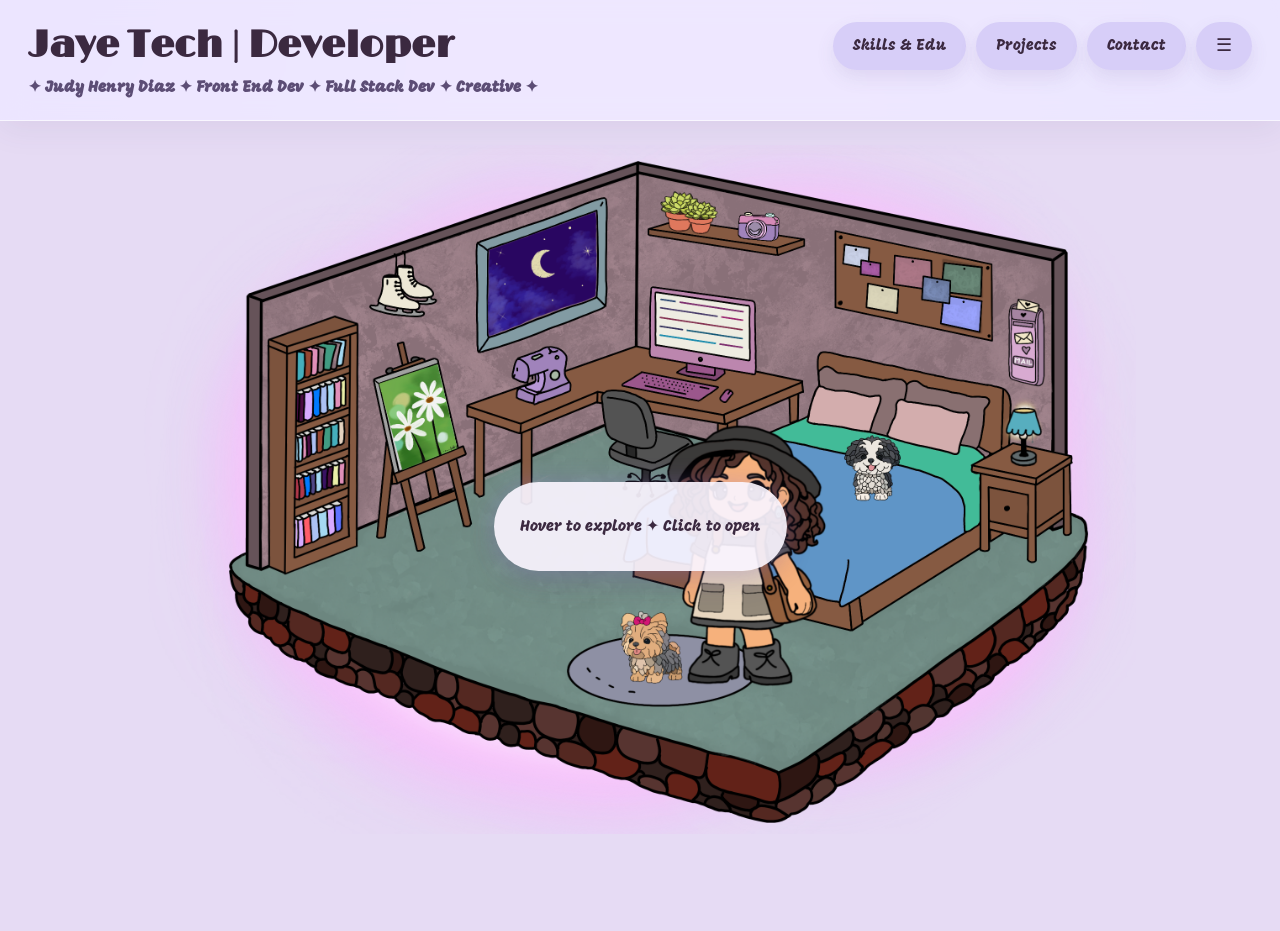
==== commit 3caf5905: "more typos/ wanted to add some things" ====
--- a/index.html
+++ b/index.html
@@ -22,7 +22,7 @@
         <header class="site-header">
             <div class="header-left">
                 <h1 class="title-name">Jaye Tech | Developer</h1>
-                <h2 class="title-sub">✦ Judy Henry ✦ Front End Dev ✦ Full Stack Dev ✦ Creative ✦</h2>
+                <h2 class="title-sub">✦ Judy Henry Diaz ✦ Front End Dev ✦ Full Stack Dev ✦ Creative ✦</h2>
             </div>
 
             <div class="header-right">
@@ -521,6 +521,8 @@
         </div>
 
         
+
+        
         
 
          
@@ -544,7 +546,14 @@
         </div>
         
 
-       
+        <div class="skills-block">
+            <h4>Languages</h4>
+            <ul>
+                <li>Native - English</li>
+                <li>Conversational - Spanish</li>
+                <li>Introductory knowledge - American Sign Language</li>
+            </ul>
+        </div>
 
        
 
@@ -600,7 +609,7 @@
 
 
         <section id="plants-content">
-            <h2>Oh no, I forgot to water my plant!! Can you help me water my plant?</h2>
+            <h2>Oh no, I forgot to water my plant!! Can you help me?</h2>
             
 
         <div class="plant-scene">
@@ -652,5 +661,12 @@
 </section>
 
     <script src="script.js"></script>
+
+    <script>
+  window.va = window.va || function () { (window.vaq = window.vaq || []).push(arguments); };
+</script>
+
+<script defer src="/_vercel/insights/script.js"></script>
+
 </body>
 </html>
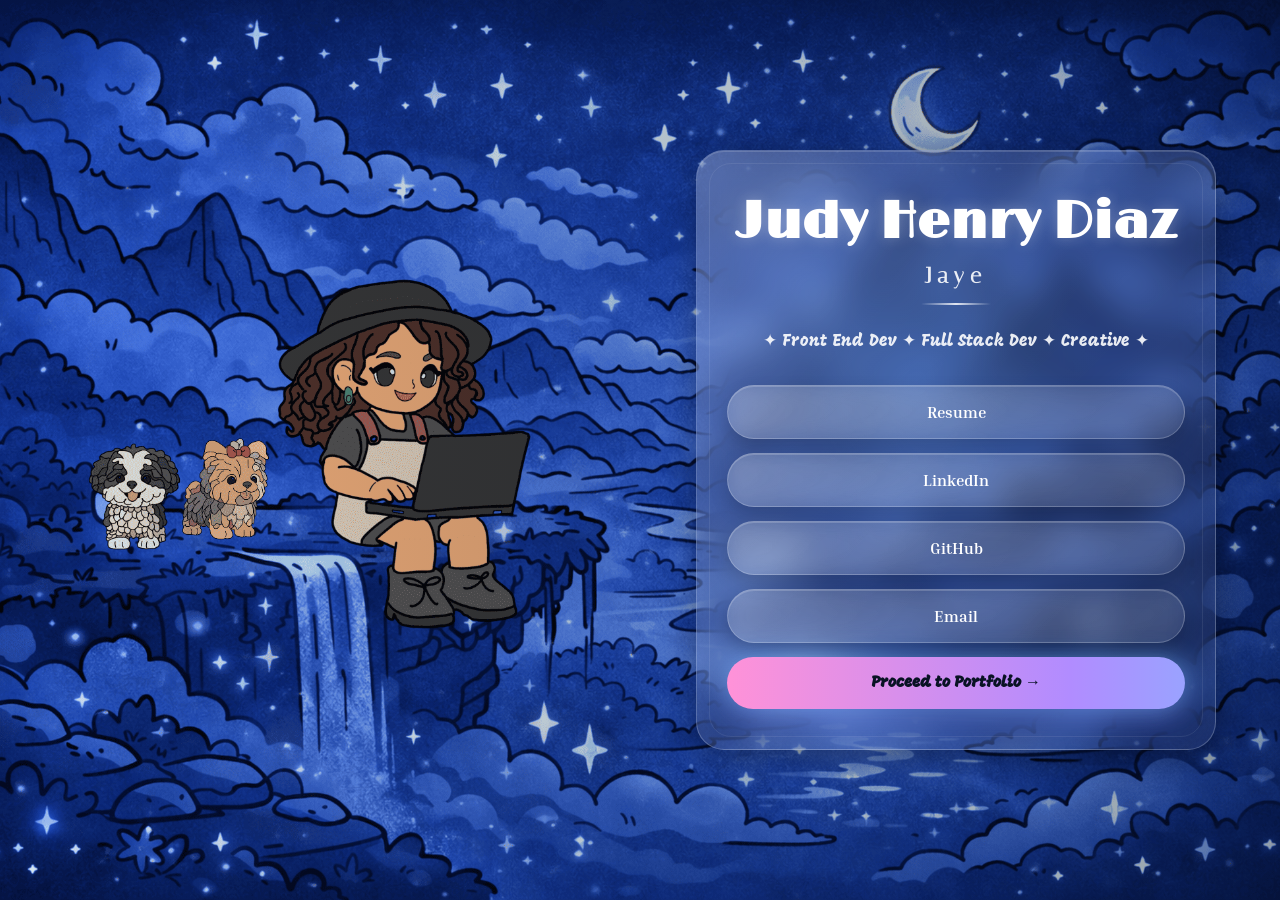
==== commit 60c93cdc: "compressed imgs, changed and updated background, added landing page" ====
--- a/index.html
+++ b/index.html
@@ -1,672 +1,247 @@
 <!DOCTYPE html>
 <html lang="en">
 <head>
-    <meta charset="UTF-8">
-    <meta name="viewport" content="width=device-width, initial-scale=1.0">
-    <title>Jaye's Website</title>
-
-    <link rel="icon" type="image/png" href="photos/jaye-icon.png">
-
-    <link rel="preconnect" href="https://fonts.googleapis.com">
-    <link rel="preconnect" href="https://fonts.gstatic.com" crossorigin>
-    <link href="https://fonts.googleapis.com/css2?family=Limelight&display=swap" rel="stylesheet">
-    <link href="https://fonts.googleapis.com/css2?family=Mogra&display=swap" rel="stylesheet">
-    <link href="https://fonts.googleapis.com/css2?family=Italiana&display=swap" rel="stylesheet">
-    <link href="https://fonts.googleapis.com/css2?family=Inria+Serif&display=swap" rel="stylesheet">
-
-    <link rel="stylesheet" href="stylesheet.css">
+  <meta charset="UTF-8" />
+  <meta name="viewport" content="width=device-width, initial-scale=1.0" />
+  <title>Judy's Website!</title>
+
+  <link rel="icon" type="image/png" href="photos/jaye1.png">
+
+  <link rel="preconnect" href="https://fonts.googleapis.com">
+  <link rel="preconnect" href="https://fonts.gstatic.com" crossorigin>
+  <link href="https://fonts.googleapis.com/css2?family=Limelight&display=swap" rel="stylesheet">
+  <link href="https://fonts.googleapis.com/css2?family=Mogra&display=swap" rel="stylesheet">
+  <link href="https://fonts.googleapis.com/css2?family=Italiana&display=swap" rel="stylesheet">
+  <link href="https://fonts.googleapis.com/css2?family=Inria+Serif&display=swap" rel="stylesheet">
+
+  <style>
+    * {
+      margin: 0;
+      padding: 0;
+      box-sizing: border-box;
+      font-family: "Segoe UI", Arial, sans-serif;
+    }
+
+    body {
+      min-height: 100vh;
+      background: url("photos/landing.png") no-repeat center center/cover;
+      display: flex;
+      justify-content: flex-end;
+      align-items: center;
+      overflow: hidden;
+      position: relative;
+      color: white;
+    }
+
+    body::before {
+      content: "";
+  position: absolute;
+  inset: 0;
+  background:
+    linear-gradient(to left, rgba(5, 10, 20, 0.35), rgba(5, 10, 20, 0.05));
+  z-index: 0;
+    }
+
+    body::after {
+      content: "";
+      position: absolute;
+      width: 420px;
+      height: 420px;
+      right: 12%;
+      top: 18%;
+      border-radius: 50%;
+      background: radial-gradient(circle, rgba(111, 184, 255, 0.22), transparent 65%);
+      filter: blur(20px);
+      z-index: 0;
+    }
+
+    .right-panel {
+      position: relative;
+      z-index: 1;
+      width: min(42%, 520px);
+      margin-right: 5%;
+      padding: 40px 30px;
+      border-radius: 28px;
+      background: linear-gradient(
+        135deg,
+        rgba(255, 255, 255, 0.14),
+        rgba(255, 255, 255, 0.06)
+      );
+      border: 1px solid rgba(255, 255, 255, 0.22);
+      backdrop-filter: blur(18px);
+      -webkit-backdrop-filter: blur(18px);
+      box-shadow:
+        0 8px 32px rgba(0, 0, 0, 0.35),
+        inset 0 1px 0 rgba(255, 255, 255, 0.15);
+      text-align: center;
+      overflow: hidden;
+    }
+
+    .right-panel::before {
+      content: "";
+      position: absolute;
+      inset: 0;
+      background: linear-gradient(
+        120deg,
+        rgba(255, 255, 255, 0.15) 0%,
+        rgba(255, 255, 255, 0.03) 30%,
+        transparent 55%
+      );
+      pointer-events: none;
+    }
+
+    .right-panel::after {
+      content: "";
+      position: absolute;
+      inset: 12px;
+      border: 1px solid rgba(255, 255, 255, 0.08);
+      border-radius: 22px;
+      pointer-events: none;
+    }
+
+    h1 {
+  font-family: "Limelight", serif;
+  font-size: clamp(2.2rem, 4vw, 3.2rem);
+  letter-spacing: 1px;
+  margin-bottom: 8px;
+  text-shadow: 0 0 14px rgba(255, 255, 255, 0.25);
+}
+
+h2 {
+  font-family: "Italiana", serif;
+  font-size: 1.4rem;
+  letter-spacing: 6px;
+  margin-bottom: 14px;
+  color: rgba(255, 255, 255, 0.9);
+}
+
+.tags {
+  font-family: "Mogra", cursive;
+  font-size: 1.05rem;
+  line-height: 1.8;
+  color: rgba(255, 255, 255, 0.9);
+  margin-bottom: 28px;
+}
+
+    .buttons {
+      display: flex;
+      flex-direction: column;
+      gap: 14px;
+      width: 100%;
+      position: relative;
+      z-index: 2;
+    }
+
+    .btn {
+      display: block;
+      text-decoration: none;
+      text-align: center;
+      color: white;
+      font-family: "Inria Serif", serif;
+      font-weight: 700;
+      font-size: 1rem;
+      padding: 16px 20px;
+      border-radius: 999px;
+      border: 1px solid rgba(255,255,255,0.22);
+      background: linear-gradient(
+        135deg,
+        rgba(255,255,255,0.17),
+        rgba(255,255,255,0.07)
+      );
+      backdrop-filter: blur(10px);
+      -webkit-backdrop-filter: blur(10px);
+      box-shadow:
+        inset 0 1px 0 rgba(255,255,255,0.18),
+        0 8px 18px rgba(0,0,0,0.16);
+      transition: transform 0.22s ease, box-shadow 0.22s ease;
+    }
+
+    .btn:hover {
+      transform: translateY(-2px) scale(1.02);
+      background: linear-gradient(
+        135deg,
+        rgba(120, 190, 255, 0.26),
+        rgba(255, 255, 255, 0.12)
+      );
+      box-shadow:
+        0 10px 26px rgba(80, 150, 255, 0.22),
+        0 4px 20px rgba(0, 0, 0, 0.25);
+    }
+
+    .btn:active {
+      transform: scale(0.98);
+    }
+
+    .btn-portfolio {
+      font-family: "Mogra", cursive;
+      color: #091224;
+      border: none;
+      background: linear-gradient(
+        90deg,
+        #ff92d8,
+        #b18cff,
+        #6ccfff,
+        #72ffd7,
+        #ffd66e
+      );
+      background-size: 300% 300%;
+      box-shadow:
+        0 0 24px rgba(123, 199, 255, 0.38),
+        0 12px 28px rgba(124, 120, 255, 0.26);
+      animation: shift 8s ease infinite;
+    }
+
+    .btn-portfolio:hover {
+      transform: translateY(-3px) scale(1.01);
+      box-shadow:
+        0 0 32px rgba(141, 222, 255, 0.52),
+        0 16px 34px rgba(140, 104, 255, 0.3);
+    }
+
+    @keyframes shift {
+      0% { background-position: 0% 50%; }
+      50% { background-position: 100% 50%; }
+      100% { background-position: 0% 50%; }
+    }
+
+    .divider {
+      width: 70px;
+      height: 2px;
+      margin: 0 auto 22px;
+      background: linear-gradient(to right, transparent, rgba(255,255,255,0.85), transparent);
+      border-radius: 2px;
+    }
+
+    @media (max-width: 900px) {
+      body {
+        justify-content: center;
+        padding: 20px;
+      }
+
+      .right-panel {
+        width: 100%;
+        max-width: 540px;
+        margin-right: 0;
+      }
+    }
+  </style>
 </head>
-
-<body class="theme-light">
-    <div class="container">
-        <header class="site-header">
-            <div class="header-left">
-                <h1 class="title-name">Jaye Tech | Developer</h1>
-                <h2 class="title-sub">✦ Judy Henry Diaz ✦ Front End Dev ✦ Full Stack Dev ✦ Creative ✦</h2>
-            </div>
-
-            <div class="header-right">
-                <button class="nav-btn" data-modal="skills">Skills & Edu</button>
-                <button class="nav-btn" data-modal="projects">Projects</button>
-                <button class="nav-btn" data-modal="contact">Contact</button>
-                <button class="nav-btn menu-btn" id="openMenu" aria-label="Open menu">☰</button>
-            </div>
-        </header>
-
-        <main class="main-area">
-            <div class="interactive-guide" id="interactiveGuide">
-                <div class="interactive-guide-box" id="interactiveGuideBox">
-                    <p id="guideText">Hover to explore ✦ Click to open</p>
-                </div>
-            </div>
-
-            <!-- interactivew view -->
-            <section class="view-panel room-view active-view-panel" id="roomView">
-                
-    <div class="room-shell">
-    <img src="photos/background.png" alt="" class="room-layer nebula-bg">
-
-    <div class="room-stage">
-        <img src="photos/room.png" alt="Illustrated room" class="room-art">
-
-        <img src="photos/day-window.png" alt="" class="room-overlay window-day hidden" id="windowDay">
-        <img src="photos/night-window.png" alt="" class="room-overlay window-night" id="windowNight">
-
-        <img src="photos/lamp-off.png" alt="" class="room-overlay lamp-off hidden" id="lampOff">
-        <div class="room-overlay dark-overlay hidden" id="darkOverlay"></div>
-
-        <img src="photos/art-cover.png" alt="" class="room-overlay art-cover " id="room-art">
-        <div class="room-overlay dark-overlay hidden" id="darkOverlay"></div>
-
-        <img src="photos/phone.png" alt="" class="room-overlay room-phone" id="room-phone">
-
-
-        <div class="room-hitbox-area" id="roomHitboxArea"></div>
+<body>
+
+  <div class="right-panel">
+    <h1>Judy Henry Diaz</h1>
+    <h2>Jaye</h2>
+    <div class="divider"></div>
+    <div class="tags">✦ Front End Dev ✦ Full Stack Dev ✦ Creative ✦</div>
+
+    <div class="buttons">
+      <a href="JPHD-Resume.pdf" class="btn" target="_blank">Resume</a>
+      <a href="https://linkedin.com/in/judyhenry" class="btn" target="_blank">LinkedIn</a>
+      <a href="https://github.com/Jayetech-dev" class="btn" target="_blank">GitHub</a>
+      <a href="mailto:judypat99@gmail.com" class="btn">Email</a>
+      <a href="portfolio.html" class="btn btn-portfolio">Proceed to Portfolio →</a>
     </div>
-
-    </div>
-</section>
-
-            <!-- tile view -->
-<section class="view-panel tile-view" id="tileView">
-    <div class="tiles-grid">
-        <article class="info-card tile-button card-third image-card" data-modal="about">
-            <div class="card-inner">
-                <h3>About Me</h3>
-
-                <div class="tile-cover-wrap">
-                    <div class="tile-cover-bubble">
-                        <img src="photos/jaye.png" alt="Jaye illustration" class="tile-cover tile-cover-character">
-                    </div>
-                </div>
-
-               
-            </div>
-        </article>
-
-        <article class="info-card tile-button card-third" data-modal="contact">
-            <div class="card-inner">
-                <h3>Contact Me</h3>
-                <p>I’m always interested in new opportunities and collaborations, so please don’t hesitate to reach out.</p>
-                <span class="tile-hint">view more</span>
-            </div>
-        </article>
-
-        <article class="info-card tile-button card-two-thirds" data-modal="projects">
-            <div class="card-inner">
-                <h3>Projects</h3>
-                <ul>
-                    <li>Web projects built with HTML, CSS, and JavaScript | Custom illustrations</li>
-                    <li>Mobile apps developed with Flutter | Algorithm-driven &amp; game logic</li>
-                </ul>
-                <span class="tile-hint">view more</span>
-            </div>
-        </article>
-
-        <article class="info-card tile-button card-two-thirds" data-modal="skills">
-            <div class="card-inner">
-                <h3>Skills &amp; Education</h3>
-                <ul>
-                    <li>Cyber Criminology student at Florida State University</li>
-                    <li>Interested in Front-End Development, UX/UI, Full-Stack Development, and Cybersecurity</li>
-                </ul>
-                <span class="tile-hint">view more</span>
-            </div>
-        </article>
-
-        <article class="info-card tile-button card-third" data-modal="hobbies">
-            <div class="card-inner">
-                <h3>Hobbies</h3>
-                <p>Creative things I love outside of coding.</p>
-                <span class="tile-hint">view more</span>
-            </div>
-        </article>
-
-        <article class="info-card tile-button card-third image-card" data-modal="art">
-            <div class="card-inner">
-                <h3>Latest Art</h3>
-
-                <div class="tile-cover-wrap">
-                    <div class="tile-cover-bubble tile-cover-bubble-art">
-                        <img src="photos/pictures/art1.png" alt="Latest art preview" class="tile-cover tile-cover-art">
-                    </div>
-                </div>
-
-                
-            </div>
-        </article>
-
-        <article class="info-card tile-button card-third image-card" data-modal="photos">
-            <div class="card-inner">
-                <h3>Photos</h3>
-
-                <div class="tile-cover-wrap">
-                    <div class="tile-cover-bubble">
-                        <img src="photos/art-cam.png" alt="Camera illustration" class="tile-cover">
-                    </div>
-                </div>
-
-                
-            </div>
-        </article>
-
-        <article class="info-card tile-button card-third image-card" data-modal="plants">
-            <div class="card-inner">
-                <h3>Plants</h3>
-
-                <div class="tile-cover-wrap">
-                    <div class="tile-cover-bubble">
-                        <img src="photos/art-plant.png" alt="Plant illustration" class="tile-cover">
-                    </div>
-                </div>
-
-                
-            </div>
-        </article>
-
-        <a href="workspace.html" class="info-card tile-button card-two-thirds">
-    <div class="card-inner">
-        <h3>Workspace</h3>
-        <p>Updates, thoughts, process notes, and devlogs.</p>
-        <span class="tile-hint">view more</span>
-    </div>
-</a>
-
-        
-    </div>
-</section>
-
-    <!-- menu -->
-    <div class="menu-overlay hidden" id="menuOverlay">
-        <aside class="side-menu">
-            <button class="close-btn" id="closeMenu" aria-label="Close menu">✕</button>
-
-            <div class="menu-profile">
-                <img src="photos/jaye.png" alt="Jaye profile photo" class="profile-pic">
-                <div class="profile-text">
-                    <h2>Jaye Tech</h2>
-                    <p>Hi, my name is Judy! I am a creative developer blending design and code.</p>
-                </div>
-            </div>
-
-            <div class="menu-controls">
-                <div class="control-group">
-                    <span class="control-label">Theme</span>
-                    <div class="toggle-bar">
-                        <button class="mini-toggle" id="lightModeBtn" type="button">☀️ Light</button>
-                        <button class="mini-toggle" id="darkModeBtn" type="button">🌙 Dark</button>
-                    </div>
-                </div>
-
-                <div class="control-group">
-                    <span class="control-label">View</span>
-                    <div class="toggle-bar">
-                        <button class="view-toggle active-toggle" id="roomViewBtn" type="button">✨ Interactive</button>
-                        <button class="view-toggle" id="tileViewBtn" type="button">▦ Tiles</button>
-                    </div>
-                    <p class="menu-help">If you would rather just read the content, switch to Tile View.</p>
-                </div>
-            </div>
-
-            <div class="toggle-row">
-                <span>Mute</span>
-                <button class="toggle-btn" id="muteToggle" type="button">🔊</button>
-            </div>
-        </aside>
-    </div>
-
-    <!-- modal -->
-    <div class="modal-overlay hidden" id="modalOverlay">
-        <div class="modal-box">
-            <button class="modal-close" id="modalClose" aria-label="Close popup">×</button>
-            <div id="modalContent"></div>
-        </div>
-    </div>
-
-    <!-- stored content of the blurbs -->
-    <div class="hidden-storage" id="modal-storage">
-        <section id="about-content">
-            <h2>About Me</h2>
-            <p>Hi, I’m Judy Henry, though I often go by Jaye in creative spaces.</p>
-            <p>I enjoy blending design, code, and interactive ideas into projects that feel personal and visually interesting.</p>
-        </section>
-
-        <section id="projects-content">
-    <h2>Projects</h2>
-
-    <div class="project-stack">
-        <article class="project-card">
-            <div class="project-top">
-                <div>
-                    <h3>Jayetech.dev</h3>
-                    <p class="project-sub">Personal Portfolio Website</p>
-                </div>
-                <span class="project-status status-live">Live</span>
-            </div>
-
-            <p>
-                My first full portfolio project built with HTML, CSS, and JavaScript. I designed and illustrated the visual assets myself, which made the process especially fun since it allowed me to combine art and development in one project.
-            </p>
-            <p>
-                This project helped me better understand how front-end technologies work together to create a functional and personalized website. There are more website updates coming!
-            </p>
-
-            <div class="project-pills">
-                <span class="project-pill">HTML</span>
-                <span class="project-pill">CSS</span>
-                <span class="project-pill">JavaScript</span>
-                <span class="project-pill">UI Design</span>
-                <span class="project-pill">Illustration</span>
-            </div>
-
-            <div class="project-progress-block">
-                <div class="project-progress-label">
-                    <span>Progress</span>
-                    <span>95%</span>
-                </div>
-                <div class="project-progress-bar">
-                    <div class="project-progress-fill" style="width: 95%;"></div>
-                </div>
-            </div>
-
-            <div class="project-links">
-                <a href="https://github.com/jayetech-dev/jayetech.dev" target="_blank" rel="noopener noreferrer" class="project-link-btn">GitHub</a>
-            </div>
-        </article>
-
-
-
-
-
-
-
-
-
-        <article class="project-card">
-            <div class="project-top">
-                <div>
-                    <h3>Dashboard Website</h3>
-                    <p class="project-sub">Student Dashboard Web App</p>
-                </div>
-                <span class="project-status status-progress">In progress</span>
-            </div>
-
-            <p>
-                The project includes creating RESTful APIs, handling user data, and designing an interactive frontend interface, using .NET and C#. 
-            </p>
-            <p>
-                Currently focusing on API development, data flow, and integrating frontend components with backend services.
-            </p>
-
-            <div class="project-pills">
-                <span class="project-pill">HTML</span>
-                <span class="project-pill">CSS</span>
-                <span class="project-pill">JavaScript</span>
-                <span class="project-pill">ASP.Net</span>
-                <span class="project-pill">C#</span>
-            </div>
-
-            <div class="project-progress-block">
-                <div class="project-progress-label">
-                    <span>Progress</span>
-                    <span>25%</span>
-                </div>
-                <div class="project-progress-bar">
-                    <div class="project-progress-fill" style="width: 25%;"></div>
-                </div>
-            </div>
-
-        </article>
-
-
-
-
-
-
-
-
-
-
-        <article class="project-card">
-            <div class="project-top">
-                <div>
-                    <h3>Graduation Website</h3>
-                    <p class="project-sub">An elegant photo gallery, featuring graduation photos.</p>
-                </div>
-                <span class="project-status status-progress">In Progress</span>
-            </div>
-
-            <p>
-                Designed and developed an interactive graduation photography website featuring a dynamic gallery experience.
-            </p>
-            <p>
-                The site allows users to explore curated photo collections with visual effects, including black-and-white to color transitions, immersive layouts, and responsive design.
-            </p>
-
-            <div class="project-pills">
-                <span class="project-pill">HTML</span>
-                <span class="project-pill">CSS</span>
-                <span class="project-pill">JavaScript</span>
-                <span class="project-pill">UI Design</span>
-                <span class="project-pill">Illustration</span>
-            </div>
-
-            <div class="project-progress-block">
-                <div class="project-progress-label">
-                    <span>Progress</span>
-                    <span>85%</span>
-                </div>
-                <div class="project-progress-bar">
-                    <div class="project-progress-fill" style="width: 85%;"></div>
-                </div>
-            </div>
-
-            
-        </article>
-
-
-
-
-
-
-
-
-        <article class="project-card">
-            <div class="project-top">
-                <div>
-                    <h3>GameStation</h3>
-                    <p class="project-sub">Flutter Game App</p>
-                </div>
-                <span class="project-status status-building">Built</span>
-            </div>
-
-            <p>
-                A Flutter app that includes Tic-Tac-Toe and Minesweeper. It helped me combine UI development with algorithmic thinking, including using Breadth-First Search and queues for Minesweeper logic.
-            </p>
-
-            <div class="project-pills">
-                <span class="project-pill">Flutter</span>
-                <span class="project-pill">Dart</span>
-                <span class="project-pill">BFS</span>
-                <span class="project-pill">Queues</span>
-                <span class="project-pill">Mobile UI</span>
-            </div>
-
-            <div class="project-progress-block">
-                <div class="project-progress-label">
-                    <span>Progress</span>
-                    <span>100%</span>
-                </div>
-                <div class="project-progress-bar">
-                    <div class="project-progress-fill" style="width: 100%;"></div>
-                </div>
-            </div>
-
-            <div class="project-links">
-                <a href="https://github.com/jayetech-dev/gamestation" target="_blank" rel="noopener noreferrer" class="project-link-btn">GitHub</a>
-            </div>
-        </article>
-
-        <article class="project-card project-card-soft">
-            <div class="project-top">
-                <div>
-                    <h3>In Progress</h3>
-                    <p class="project-sub">Current ideas and concepts</p>
-                </div>
-                <span class="project-status status-ideas">Concepts</span>
-            </div>
-
-            <div class="concept-list">
-                <div class="concept-item">
-                    <span class="concept-name">Typewriter writing prompt generator</span>
-                    <span class="concept-stage">Planning</span>
-                </div>
-
-                <div class="concept-item">
-                    <span class="concept-name">Virtual museum website</span>
-                    <span class="concept-stage">Research</span>
-                </div>
-
-                <div class="concept-item">
-                    <span class="concept-name">Bakery & children’s book UI concepts</span>
-                    <span class="concept-stage">Designing</span>
-                </div>
-
-                <div class="concept-item">
-                    <span class="concept-name">New Flutter app ideas</span>
-                    <span class="concept-stage">Brainstorming</span>
-                </div>
-            </div>
-        </article>
-    </div>
-</section>
-
-        <section id="skills-content">
-    <h2>Skills & Education</h2>
-
-    <div class="skills-columns">
-
-        <div class="skills-block">
-            <h4>Skills</h4>
-            <ul class="skill-tags">
-                <li>HTML</li>
-                <li>CSS</li>
-                <li>JavaScript</li>
-                <li>C++</li>
-                <li>Python</li>
-                <li>C#</li>
-                <li>Flutter / Dart</li>
-                <li>Java</li>
-                <li>Raspberry Pi</li>
-            </ul>
-        </div>
-
-        <div class="skills-block">
-            <h4>Areas of Focus</h4>
-            <ul class="skill-tags">
-                <li>Front End Development</li>
-                <li>UX/UI Design</li>
-                <li>Full Stack Development</li>
-                <li>Cyber Security</li>
-            </ul>
-        </div>
-
-        <div class="skills-block">
-            <h4>Computer Science</h4>
-            <ul>
-                <li>Introduction to Programming in UNIX</li>
-                <li>Data Structures & Algorithms I & II</li>
-                <li>Computer Organization I</li>
-                <li>Operating Systems</li>
-                <li>Full Application Developement in C#</li>
-                <li>Advanced Programming in Java</li>
-            </ul>
-        </div>
-
-        <div class="skills-block">
-            <h4>Cyber Security</h4>
-            <ul>
-                <li>Computer Security Fundamentals</li>
-                <li>Offensive Computer Security</li>
-                <li>Cybercrime Forensics</li>
-                <li>Computer & Network System Administration</li>
-            </ul>
-        </div>
-
-
-        <div class="skills-block">
-            <h4>Work Experience - Lab Assistant | Florida State University</h4>
-            <h5>2024 - Current</h5>
-            <ul>
-                <li>Provide technical support in a Computer Science lab</li>
-                <li>Assisting users with system access, troubleshooting, and general technical issues in a multi-environment setup (Windows/Linux)</li>
-                <li>Support the operation and maintenance of lab equipment</li>
-                <li>Direct users to appropriate resources or staff for additional support</li>
-                
-            </ul>
-        </div>
-
-        <div class="skills-block">
-            <h4>Criminal Justice</h4>
-            <ul>
-                <li>Criminal Justice</li>
-                <li>Criminology</li>
-                <li>Cybercrime Detection & Forensics</li>
-                <li>Criminal Justice Systems Responses to Cybercrime</li>
-                <li>Juvenile Justice</li>
-                <li>Victimology</li>
-                <li>White Collar Crime</li>
-                <li>Research Methods in Criminology</li>
-            </ul>
-        </div>
-
-        
-
-        
-        
-
-         
-
-        <div class="skills-block">
-            <h4>Math Background</h4>
-            <ul>
-                <li>Discrete Math I & II</li>
-                <li>Calculus I & II</li>
-                <li>Applied Statistics for Engineers</li>
-            </ul>
-        </div>
-
-         <div class="skills-block">
-            <h4>Activities</h4>
-            <ul>
-                <li>Association For Computing Machinery Chair – FSU Chapter</li>
-                <li>Fall & Spring Coding Competitions</li>
-                <li>Multiple Cybersecurity CTF Competitions</li>
-            </ul>
-        </div>
-        
-
-        <div class="skills-block">
-            <h4>Languages</h4>
-            <ul>
-                <li>Native - English</li>
-                <li>Conversational - Spanish</li>
-                <li>Introductory knowledge - American Sign Language</li>
-            </ul>
-        </div>
-
-       
-
-    </div>
-</section>
-
-        <section id="contact-content">
-            <h2>Contact</h2>
-            <p>If you'd like to collaborate, feel free to reach out.</p>
-            <p><a href="https://www.linkedin.com/in/judyhenry/" target="_blank" rel="noopener noreferrer">LinkedIn</a></p>
-            <p><a href="https://github.com/Jayetech-dev/" target="_blank" rel="noopener noreferrer">GitHub</a></p>
-            <p><a href="mailto:judypat99@gmail.com">Email Me</a></p>
-        </section>
-
-        <section id="art-content">
-            <h2>Latest Art</h2>
-            <p class="art-intro">✦ A recent piece I’ve been working on ✦</p>
-
-        <div class="art-feature">
-        <img
-            src="photos/pictures/art1.png"
-            alt="Latest artwork"
-            class="art-feature-img"
-            id="artFeature"
-        >
-    </div>
-</section>
-
-        <!--<section id="blog-content">
-            <h2>Workspace</h2>
-            <p>Check back for more updates!</p>
-        </section> -->
-
-        <section id="hobbies-content">
-    <h2>Hobbies</h2>
-
-    <p class="hobby-intro">
-        A lot of these hobbies shape the way I think about creativity, detail, and design.
-    </p>
-
-    <div class="hobby-tags">
-        <span>Yoga</span>
-        <span>Ice Skating</span>
-        <span>Sewing</span>
-        <span>Crocheting</span>
-        <span>Painting</span>
-        <span>Digital Illustration</span>
-        <span>Walks with my dog</span>
-        <span>Switch Games</span>
-    </div>
-</section>
-
-
-
-        <section id="plants-content">
-            <h2>Oh no, I forgot to water my plant!! Can you help me?</h2>
-            
-
-        <div class="plant-scene">
-            <img src="photos/art-plant-small.png" alt="Small plant" class="plant-img plant-small" id="plantSmall">
-            <img src="photos/art-plant.png" alt="Grown plant" class="plant-img plant-grown hidden-plant" id="plantGrown">
-            <img src="photos/art-watercan.png" alt="Watering can" class="water-can" id="waterCan">
-
-        <button class="plant-water-btn" id="waterPlantBtn">Water plant</button>
-        </div>
-        </section>
-
-        <section id="photos-content">
-    <h2>Photo Album</h2>
-    <p class="photo-intro">✦ A little collection of favorite moments ✦</p>
-
-    <div class="photo-gallery">
-        
-
-        <div class="photo-thumb-grid">
-            <button class="photo-thumb-btn" data-photo="assets/images/photos/photo1.jpeg">
-                <img src="photos/pictures/photo1.jpeg" alt="Photo 1" class="photo-thumb">
-            </button>
-
-            <button class="photo-thumb-btn" data-photo="assets/images/photos/photo2.jpeg">
-                <img src="photos/pictures/photo2.jpeg" alt="Photo 2" class="photo-thumb">
-            </button>
-
-            <button class="photo-thumb-btn" data-photo="assets/images/photos/photo3.jpeg">
-                <img src="photos/pictures/photo3.jpeg" alt="Photo 3" class="photo-thumb">
-            </button>
-
-            <button class="photo-thumb-btn" data-photo="assets/images/photos/photo4.jpeg">
-                <img src="photos/pictures/photo4.jpeg" alt="Photo 4" class="photo-thumb">
-            </button>
-
-            <button class="photo-thumb-btn" data-photo="assets/images/photos/photo4.jpeg">
-                <img src="photos/pictures/photo5.jpeg" alt="Photo 5" class="photo-thumb">
-            </button>
-
-            <button class="photo-thumb-btn" data-photo="assets/images/photos/photo4.jpeg">
-                <img src="photos/pictures/photo6.jpeg" alt="Photo 6" class="photo-thumb">
-            </button>
-
-            <button class="photo-thumb-btn" data-photo="assets/images/photos/photo4.jpeg">
-                <img src="photos/pictures/photo7.jpeg" alt="Photo 7" class="photo-thumb">
-            </button>
-        </div>
-    </div>
-</section>
-
-    <script src="script.js"></script>
-
-    <script>
-  window.va = window.va || function () { (window.vaq = window.vaq || []).push(arguments); };
-</script>
-
-<script defer src="/_vercel/insights/script.js"></script>
+  </div>
 
 </body>
 </html>
